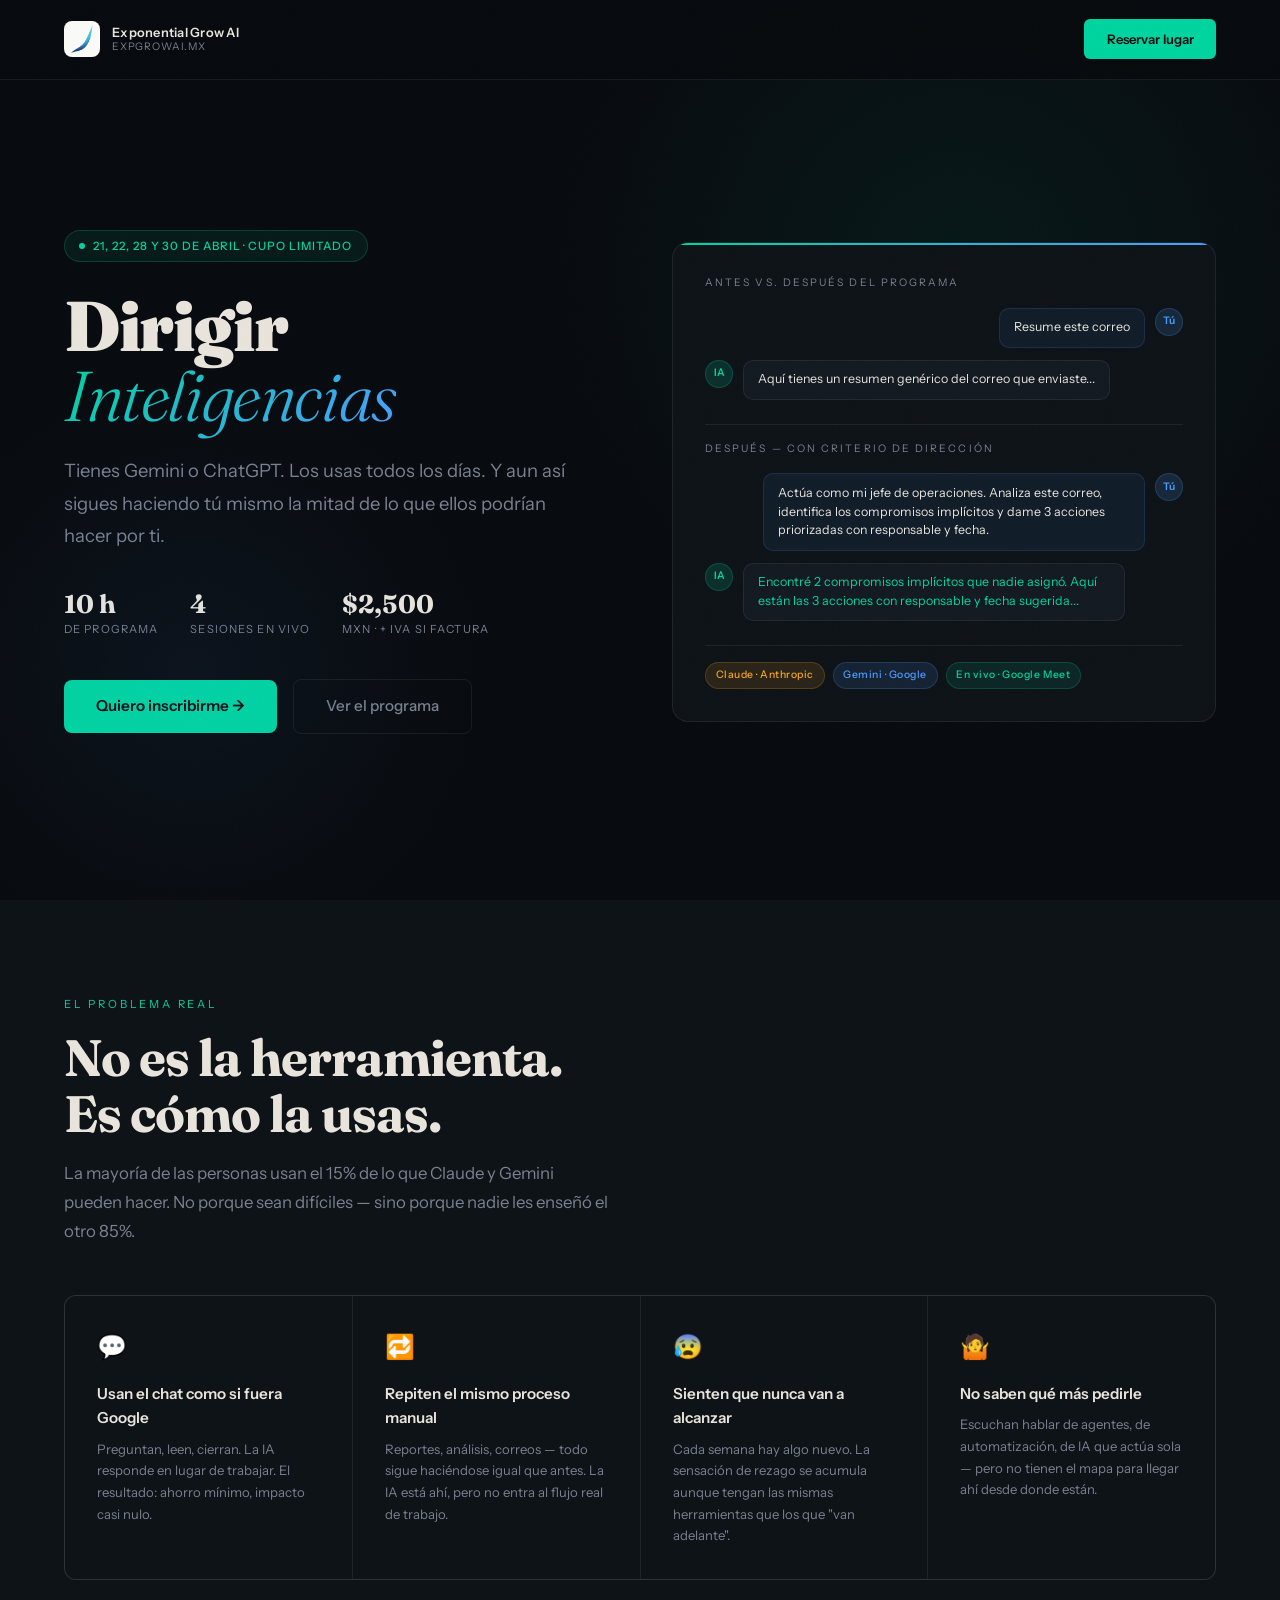
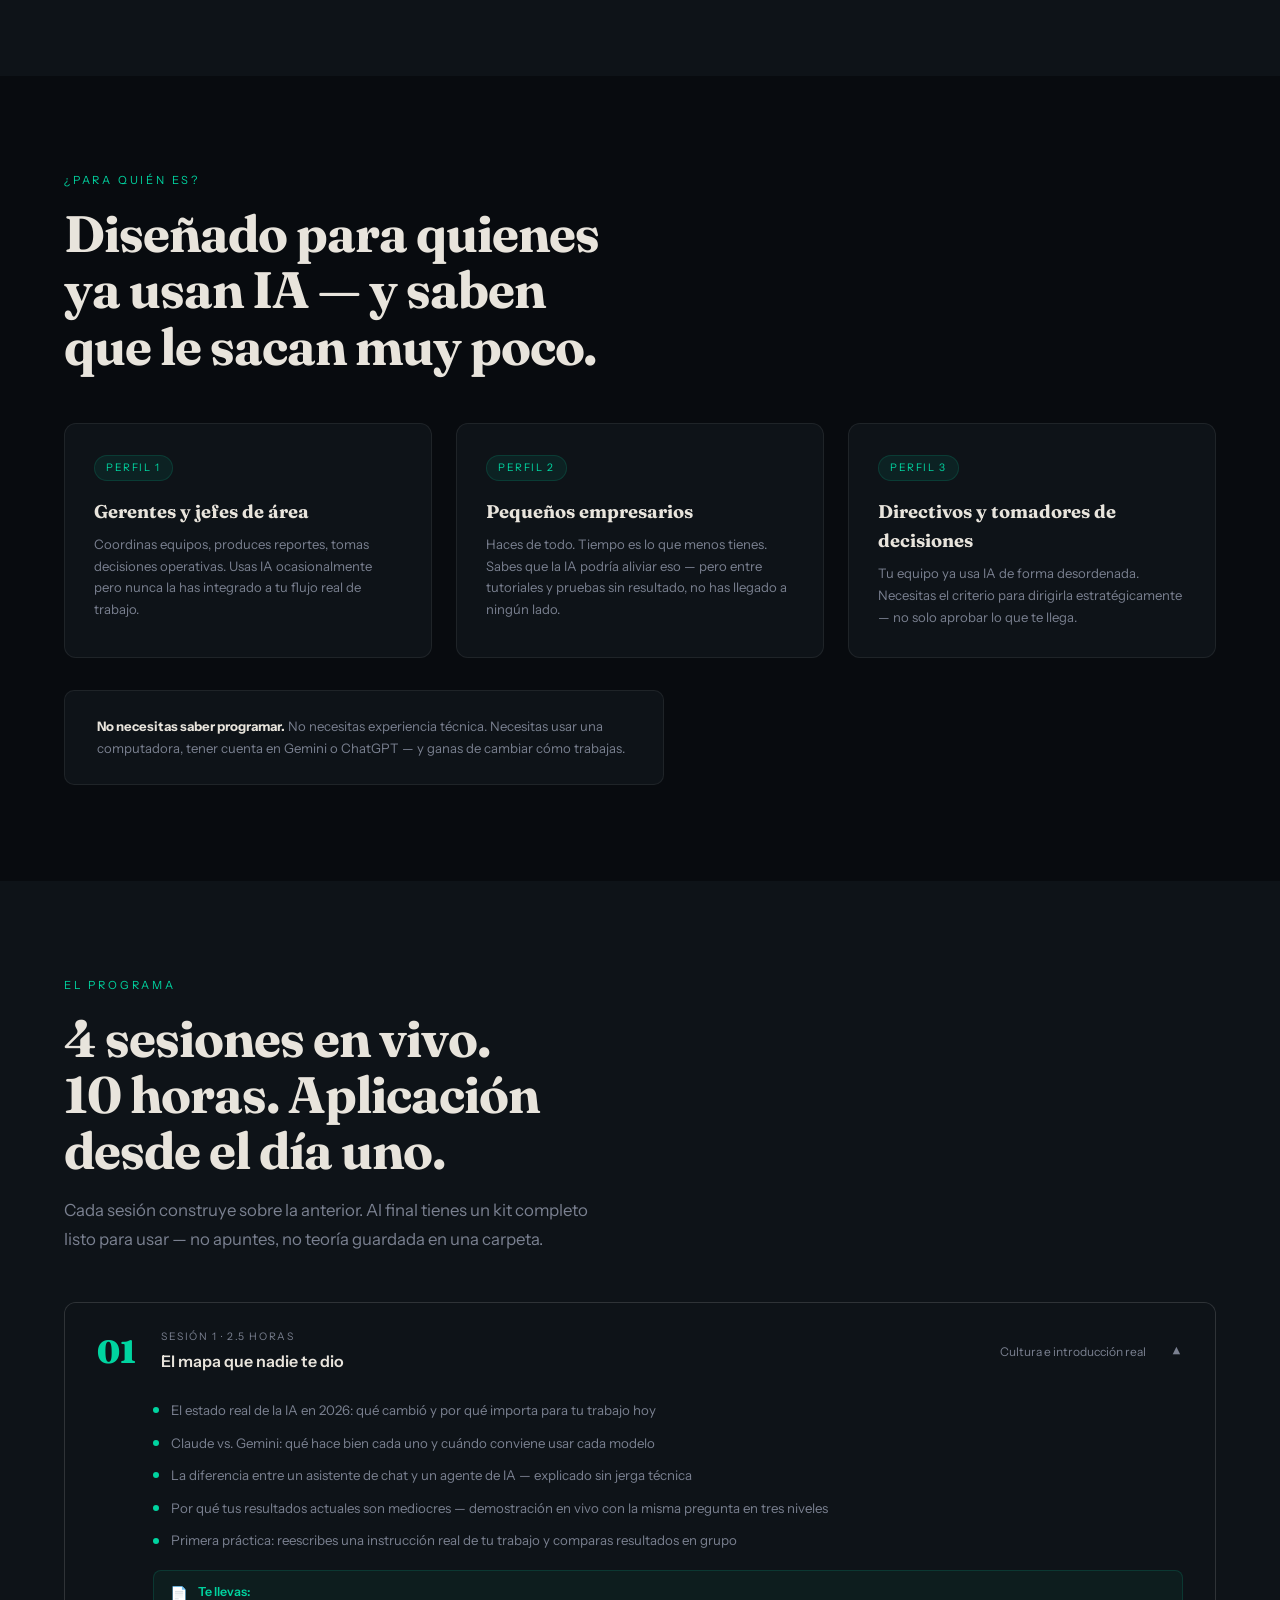
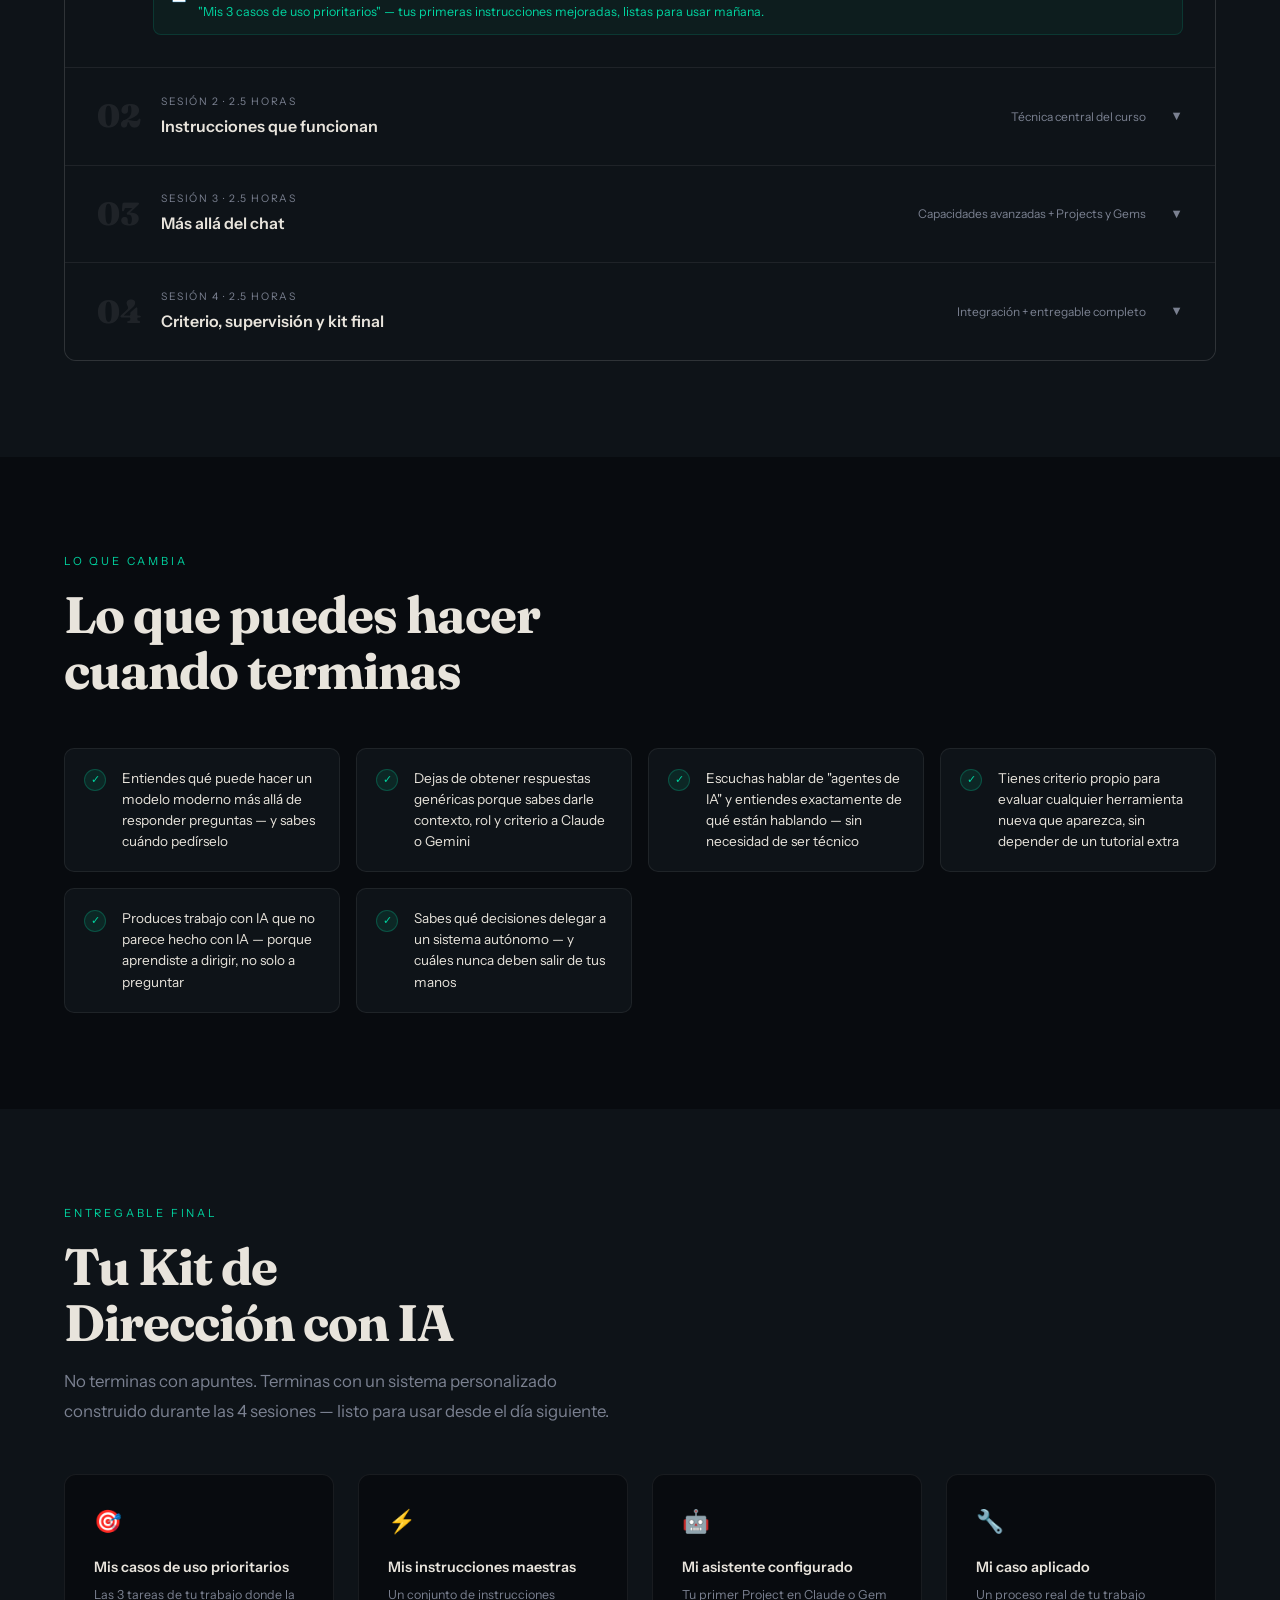
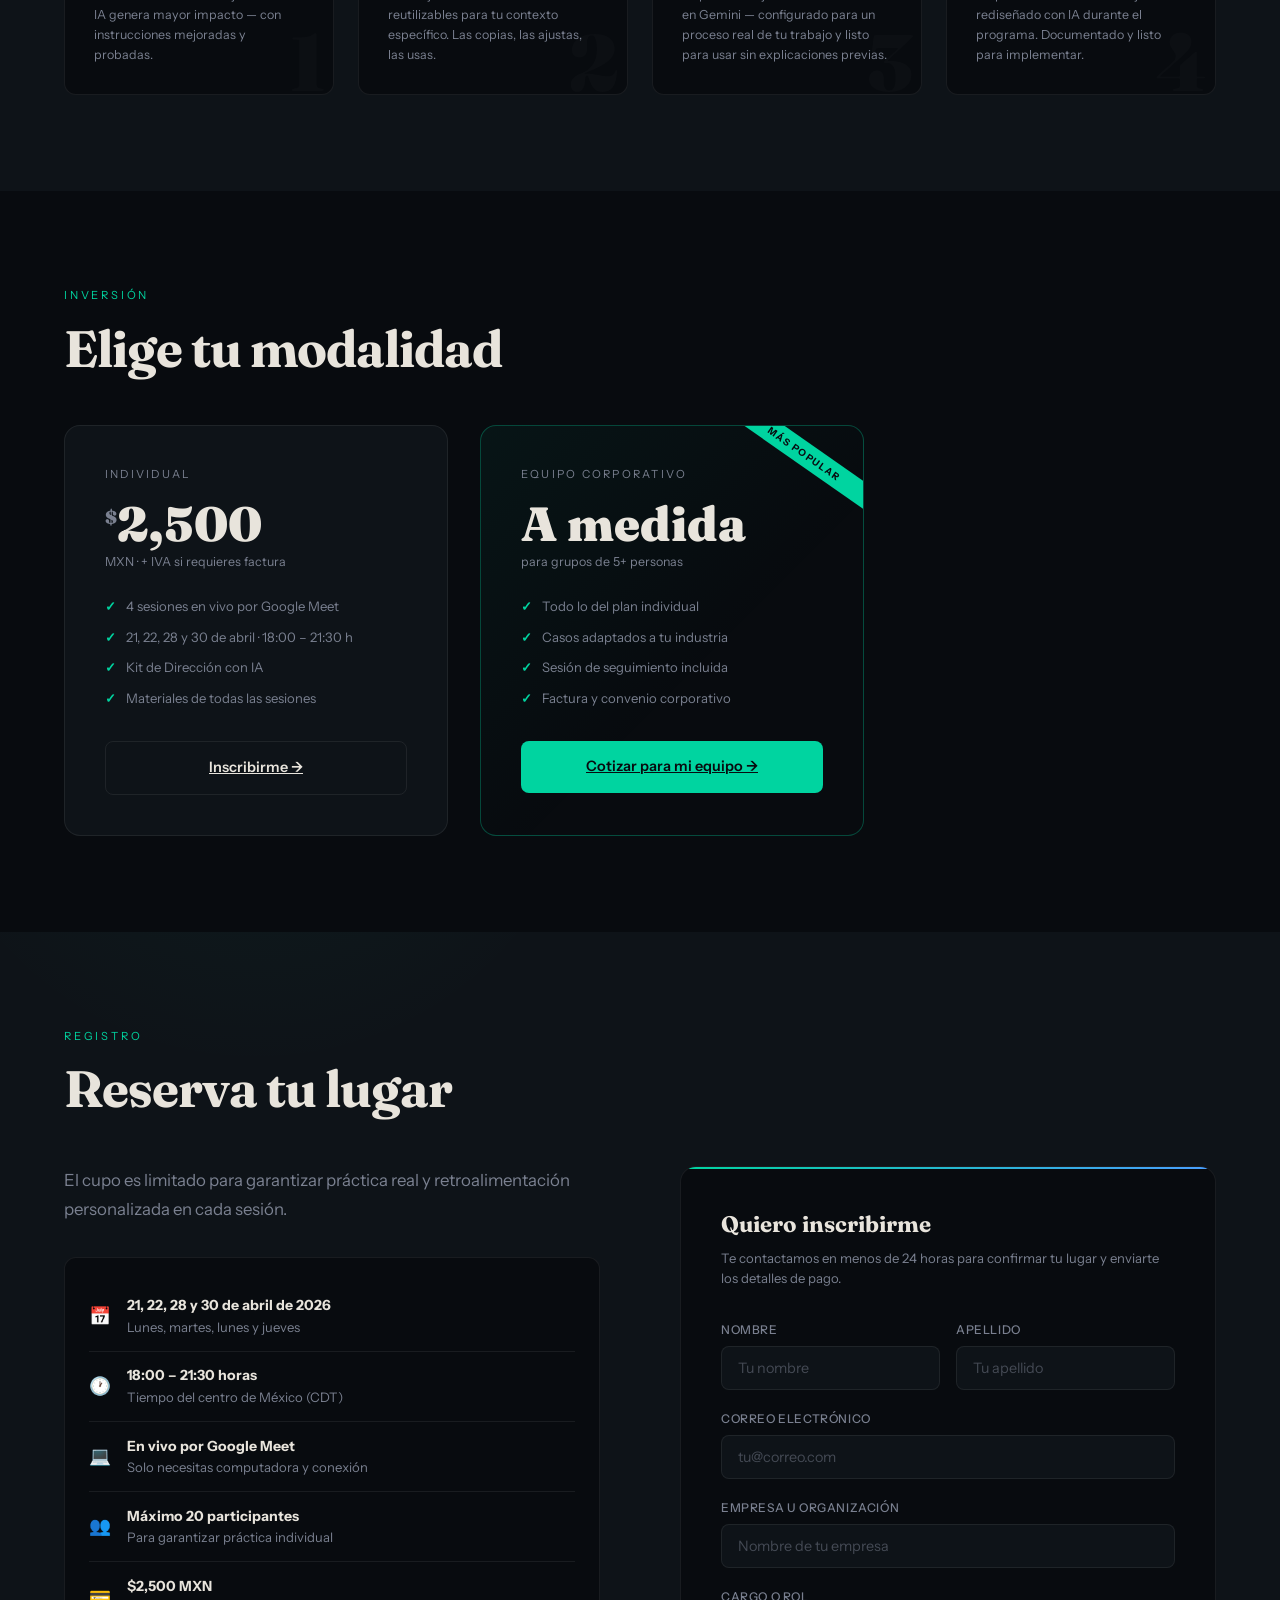
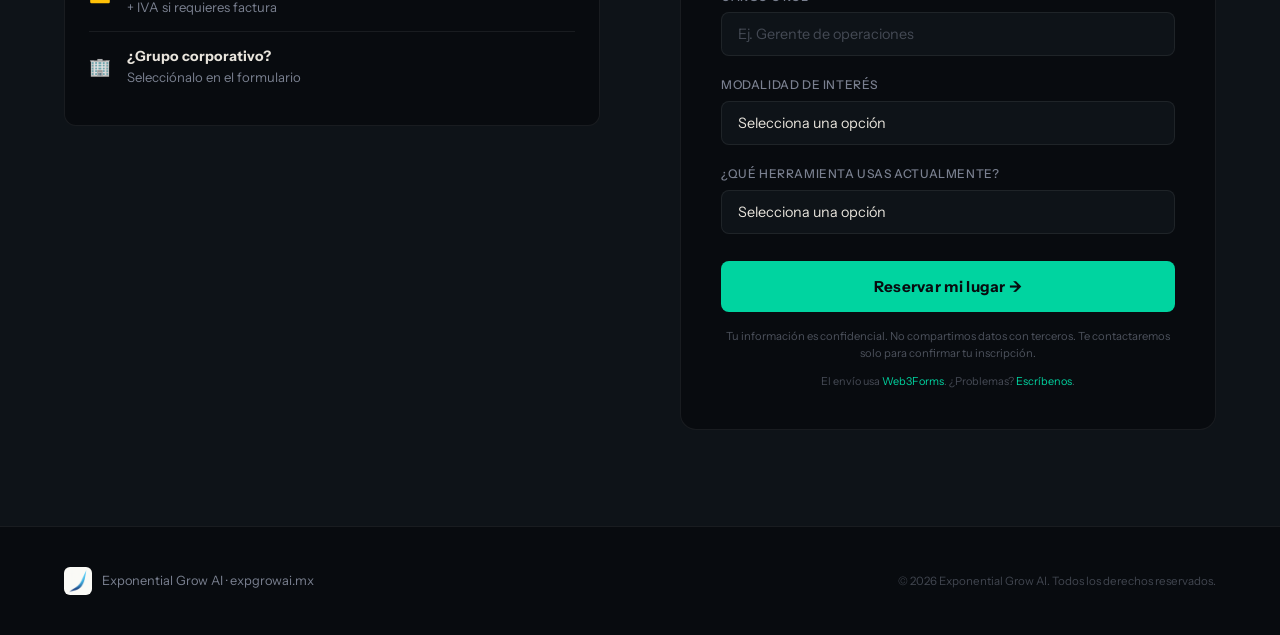
==== dirigir-inteligencias-landing.html @ 84e6de12 "Landing Dirigir Inteligencias: estilos, Web3Forms, logo y entrada index Made-with: Cursor" ====
<!DOCTYPE html>
<html lang="es">
<head>
<meta charset="UTF-8">
<meta name="viewport" content="width=device-width, initial-scale=1.0">
<title>Dirigir Inteligencias — Exponential Grow AI</title>
<link href="https://fonts.googleapis.com/css2?family=Fraunces:ital,wght@0,300;0,700;0,900;1,300;1,700&family=Instrument+Sans:wght@400;500;600&family=DM+Mono:wght@300;400&display=swap" rel="stylesheet">
  <link rel="stylesheet" href="./styles.css">

</head>
<body>

<!-- NAV -->
<nav>
  <div class="nav-brand">
    <img class="nav-logo" src="./expgrowai_logo_01.png" alt="Exponential Grow AI">
    <div class="nav-name">
      Exponential Grow AI
      <span>expgrowai.mx</span>
    </div>
  </div>
  <a href="#registro" class="nav-cta">Reservar lugar</a>
</nav>

<!-- HERO -->
<section id="hero">
  <div class="hero-glow"></div>
  <div class="hero-glow2"></div>
  <div class="hero-grid section-inner">
    <div class="hero-left">
      <div class="hero-eyebrow">21, 22, 28 y 30 de abril · Cupo limitado</div>
      <h1 class="hero-title">Dirigir<br><em>Inteligencias</em></h1>
      <p class="hero-subtitle">Tienes Gemini o ChatGPT. Los usas todos los días. Y aun así sigues haciendo tú mismo la mitad de lo que ellos podrían hacer por ti.</p>
      <div class="hero-meta">
        <div class="hero-meta-item">
          <span class="hero-meta-value">10 h</span>
          <span class="hero-meta-label">de programa</span>
        </div>
        <div class="hero-meta-item">
          <span class="hero-meta-value">4</span>
          <span class="hero-meta-label">sesiones en vivo</span>
        </div>
        <div class="hero-meta-item">
          <span class="hero-meta-value">$2,500</span>
          <span class="hero-meta-label">MXN · + IVA si factura</span>
        </div>
      </div>
      <div class="hero-cta-group">
        <a href="#registro" class="btn-primary">Quiero inscribirme →</a>
        <a href="#program" class="btn-ghost">Ver el programa</a>
      </div>
    </div>
    <div class="hero-right">
      <div class="hero-card">
        <p class="hc-label">Antes vs. después del programa</p>
        <div class="hc-chat">
          <div class="hc-msg user">
            <div class="hc-avatar human">Tú</div>
            <div class="hc-bubble">Resume este correo</div>
          </div>
          <div class="hc-msg">
            <div class="hc-avatar ai">IA</div>
            <div class="hc-bubble">Aquí tienes un resumen genérico del correo que enviaste...</div>
          </div>
        </div>
        <div class="hc-divider"></div>
        <p class="hc-label" style="margin-top:0.5rem;">Después — con criterio de dirección</p>
        <div class="hc-chat">
          <div class="hc-msg user">
            <div class="hc-avatar human">Tú</div>
            <div class="hc-bubble">Actúa como mi jefe de operaciones. Analiza este correo, identifica los compromisos implícitos y dame 3 acciones priorizadas con responsable y fecha.</div>
          </div>
          <div class="hc-msg">
            <div class="hc-avatar ai">IA</div>
            <div class="hc-bubble" style="color:var(--accent)">Encontré 2 compromisos implícitos que nadie asignó. Aquí están las 3 acciones con responsable y fecha sugerida... <span class="typing"></span></div>
          </div>
        </div>
        <div class="hc-divider"></div>
        <div class="hc-badges">
          <span class="hc-badge claude">Claude · Anthropic</span>
          <span class="hc-badge gemini">Gemini · Google</span>
          <span class="hc-badge live">En vivo · Google Meet</span>
        </div>
      </div>
    </div>
  </div>
</section>

<!-- PAIN -->
<section id="pain">
  <div class="section-inner">
    <span class="section-label fade-up">El problema real</span>
    <h2 class="section-title fade-up">No es la herramienta.<br>Es cómo la usas.</h2>
    <p class="section-sub fade-up">La mayoría de las personas usan el 15% de lo que Claude y Gemini pueden hacer. No porque sean difíciles — sino porque nadie les enseñó el otro 85%.</p>
    <div class="pain-grid fade-up">
      <div class="pain-card">
        <span class="pain-icon">💬</span>
        <p class="pain-title">Usan el chat como si fuera Google</p>
        <p class="pain-desc">Preguntan, leen, cierran. La IA responde en lugar de trabajar. El resultado: ahorro mínimo, impacto casi nulo.</p>
      </div>
      <div class="pain-card">
        <span class="pain-icon">🔁</span>
        <p class="pain-title">Repiten el mismo proceso manual</p>
        <p class="pain-desc">Reportes, análisis, correos — todo sigue haciéndose igual que antes. La IA está ahí, pero no entra al flujo real de trabajo.</p>
      </div>
      <div class="pain-card">
        <span class="pain-icon">😰</span>
        <p class="pain-title">Sienten que nunca van a alcanzar</p>
        <p class="pain-desc">Cada semana hay algo nuevo. La sensación de rezago se acumula aunque tengan las mismas herramientas que los que "van adelante".</p>
      </div>
      <div class="pain-card">
        <span class="pain-icon">🤷</span>
        <p class="pain-title">No saben qué más pedirle</p>
        <p class="pain-desc">Escuchan hablar de agentes, de automatización, de IA que actúa sola — pero no tienen el mapa para llegar ahí desde donde están.</p>
      </div>
    </div>
  </div>
</section>

<!-- FOR WHO -->
<section id="forwho">
  <div class="section-inner">
    <span class="section-label fade-up">¿Para quién es?</span>
    <h2 class="section-title fade-up">Diseñado para quienes<br>ya usan IA — y saben<br>que le sacan muy poco.</h2>
    <div class="who-grid fade-up">
      <div class="who-card">
        <span class="who-tag">Perfil 1</span>
        <p class="who-title">Gerentes y jefes de área</p>
        <p class="who-desc">Coordinas equipos, produces reportes, tomas decisiones operativas. Usas IA ocasionalmente pero nunca la has integrado a tu flujo real de trabajo.</p>
      </div>
      <div class="who-card">
        <span class="who-tag">Perfil 2</span>
        <p class="who-title">Pequeños empresarios</p>
        <p class="who-desc">Haces de todo. Tiempo es lo que menos tienes. Sabes que la IA podría aliviar eso — pero entre tutoriales y pruebas sin resultado, no has llegado a ningún lado.</p>
      </div>
      <div class="who-card">
        <span class="who-tag">Perfil 3</span>
        <p class="who-title">Directivos y tomadores de decisiones</p>
        <p class="who-desc">Tu equipo ya usa IA de forma desordenada. Necesitas el criterio para dirigirla estratégicamente — no solo aprobar lo que te llega.</p>
      </div>
    </div>
    <div style="margin-top:2rem;padding:1.5rem 2rem;background:var(--surface);border:1px solid var(--border);border-radius:10px;max-width:600px;" class="fade-up">
      <p style="font-size:0.82rem;color:var(--muted);line-height:1.7;"><strong style="color:var(--text);">No necesitas saber programar.</strong> No necesitas experiencia técnica. Necesitas usar una computadora, tener cuenta en Gemini o ChatGPT — y ganas de cambiar cómo trabajas.</p>
    </div>
  </div>
</section>

<!-- PROGRAM -->
<section id="program">
  <div class="section-inner">
    <span class="section-label fade-up">El programa</span>
    <h2 class="section-title fade-up">4 sesiones en vivo.<br>10 horas. Aplicación<br>desde el día uno.</h2>
    <p class="section-sub fade-up">Cada sesión construye sobre la anterior. Al final tienes un kit completo listo para usar — no apuntes, no teoría guardada en una carpeta.</p>

    <div class="sessions fade-up">
      <!-- SESSION 1 -->
      <div class="session open">
        <div class="session-header">
          <span class="session-num">01</span>
          <div class="session-info">
            <span class="session-tag">Sesión 1 · 2.5 horas</span>
            <p class="session-title">El mapa que nadie te dio</p>
          </div>
          <span class="session-duration">Cultura e introducción real</span>
          <span class="session-arrow">▼</span>
        </div>
        <div class="session-body">
          <div class="session-content">
            <div class="session-blocks">
              <div class="session-block"><div class="sb-dot"></div><p class="sb-text">El estado real de la IA en 2026: qué cambió y por qué importa para tu trabajo hoy</p></div>
              <div class="session-block"><div class="sb-dot"></div><p class="sb-text">Claude vs. Gemini: qué hace bien cada uno y cuándo conviene usar cada modelo</p></div>
              <div class="session-block"><div class="sb-dot"></div><p class="sb-text">La diferencia entre un asistente de chat y un agente de IA — explicado sin jerga técnica</p></div>
              <div class="session-block"><div class="sb-dot"></div><p class="sb-text">Por qué tus resultados actuales son mediocres — demostración en vivo con la misma pregunta en tres niveles</p></div>
              <div class="session-block"><div class="sb-dot"></div><p class="sb-text">Primera práctica: reescribes una instrucción real de tu trabajo y comparas resultados en grupo</p></div>
            </div>
            <div class="session-deliverable">
              <span class="sd-icon">📄</span>
              <div class="sd-text">
                <span class="sd-label">Te llevas:</span>
                "Mis 3 casos de uso prioritarios" — tus primeras instrucciones mejoradas, listas para usar mañana.
              </div>
            </div>
          </div>
        </div>
      </div>

      <!-- SESSION 2 -->
      <div class="session">
        <div class="session-header">
          <span class="session-num">02</span>
          <div class="session-info">
            <span class="session-tag">Sesión 2 · 2.5 horas</span>
            <p class="session-title">Instrucciones que funcionan</p>
          </div>
          <span class="session-duration">Técnica central del curso</span>
          <span class="session-arrow">▼</span>
        </div>
        <div class="session-body">
          <div class="session-content">
            <div class="session-blocks">
              <div class="session-block"><div class="sb-dot"></div><p class="sb-text">Los 5 elementos de toda instrucción poderosa: contexto, rol, tarea, formato y restricciones</p></div>
              <div class="session-block"><div class="sb-dot"></div><p class="sb-text">Cómo Claude y Gemini procesan las instrucciones de forma diferente — y cómo aprovecharlo</p></div>
              <div class="session-block"><div class="sb-dot"></div><p class="sb-text">Casos por función: para quienes dirigen equipos, para empresarios, para jefes de área</p></div>
              <div class="session-block"><div class="sb-dot"></div><p class="sb-text">Taller en vivo: construyes 3 instrucciones para tus casos reales, iteras y compartes resultados</p></div>
            </div>
            <div class="session-deliverable">
              <span class="sd-icon">🗂️</span>
              <div class="sd-text">
                <span class="sd-label">Te llevas:</span>
                "Mis instrucciones maestras" — 3 instrucciones completas, probadas y listas para usar en tu trabajo.
              </div>
            </div>
          </div>
        </div>
      </div>

      <!-- SESSION 3 -->
      <div class="session">
        <div class="session-header">
          <span class="session-num">03</span>
          <div class="session-info">
            <span class="session-tag">Sesión 3 · 2.5 horas</span>
            <p class="session-title">Más allá del chat</p>
          </div>
          <span class="session-duration">Capacidades avanzadas + Projects y Gems</span>
          <span class="session-arrow">▼</span>
        </div>
        <div class="session-body">
          <div class="session-content">
            <div class="session-blocks">
              <div class="session-block"><div class="sb-dot"></div><p class="sb-text">Análisis de documentos reales: contratos, reportes, propuestas — más allá del resumen básico</p></div>
              <div class="session-block"><div class="sb-dot"></div><p class="sb-text">Gemini con Google Workspace: lo que cambia cuando la IA tiene acceso a tus archivos</p></div>
              <div class="session-block"><div class="sb-dot"></div><p class="sb-text">Qué es un Claude Project y un Gemini Gem: tu instrucción guardada, siempre activa, sin reescribirla cada vez</p></div>
              <div class="session-block"><div class="sb-dot"></div><p class="sb-text">Taller: llevas la Hoja de Delegación, la conviertes en instrucción de sistema y configuras tu propio Project o Gem en vivo</p></div>
            </div>
            <div class="session-deliverable">
              <span class="sd-icon">🤖</span>
              <div class="sd-text">
                <span class="sd-label">Te llevas:</span>
                Tu primer asistente configurado — un Project en Claude o Gem en Gemini activo, probado con información real de tu trabajo.
              </div>
            </div>
          </div>
        </div>
      </div>

      <!-- SESSION 4 -->
      <div class="session">
        <div class="session-header">
          <span class="session-num">04</span>
          <div class="session-info">
            <span class="session-tag">Sesión 4 · 2.5 horas</span>
            <p class="session-title">Criterio, supervisión y kit final</p>
          </div>
          <span class="session-duration">Integración + entregable completo</span>
          <span class="session-arrow">▼</span>
        </div>
        <div class="session-body">
          <div class="session-content">
            <div class="session-blocks">
              <div class="session-block"><div class="sb-dot"></div><p class="sb-text">Automation bias: por qué la IA suena segura aunque esté equivocada — y cómo detectarlo</p></div>
              <div class="session-block"><div class="sb-dot"></div><p class="sb-text">Las 3 preguntas que debes hacerte antes de usar cualquier output de IA en una decisión real</p></div>
              <div class="session-block"><div class="sb-dot"></div><p class="sb-text">La cultura de IA del 2026 que necesitas entender: qué es hype, qué ya funciona y qué viene</p></div>
              <div class="session-block"><div class="sb-dot"></div><p class="sb-text">Ensamble del kit completo: cada participante presenta su caso aplicado y recibe retroalimentación</p></div>
            </div>
            <div class="session-deliverable">
              <span class="sd-icon">🎯</span>
              <div class="sd-text">
                <span class="sd-label">Te llevas:</span>
                Tu kit completo ensamblado + un caso real de tu trabajo rediseñado con IA — listo para implementar el lunes siguiente.
              </div>
            </div>
          </div>
        </div>
      </div>
    </div>
  </div>
</section>

<!-- OUTCOMES -->
<section id="outcomes">
  <div class="section-inner">
    <span class="section-label fade-up">Lo que cambia</span>
    <h2 class="section-title fade-up">Lo que puedes hacer<br>cuando terminas</h2>
    <div class="outcomes-grid fade-up">
      <div class="outcome-item">
        <div class="outcome-check">✓</div>
        <p class="outcome-text">Entiendes qué puede hacer un modelo moderno más allá de responder preguntas — y sabes cuándo pedírselo</p>
      </div>
      <div class="outcome-item">
        <div class="outcome-check">✓</div>
        <p class="outcome-text">Dejas de obtener respuestas genéricas porque sabes darle contexto, rol y criterio a Claude o Gemini</p>
      </div>
      <div class="outcome-item">
        <div class="outcome-check">✓</div>
        <p class="outcome-text">Escuchas hablar de "agentes de IA" y entiendes exactamente de qué están hablando — sin necesidad de ser técnico</p>
      </div>
      <div class="outcome-item">
        <div class="outcome-check">✓</div>
        <p class="outcome-text">Tienes criterio propio para evaluar cualquier herramienta nueva que aparezca, sin depender de un tutorial extra</p>
      </div>
      <div class="outcome-item">
        <div class="outcome-check">✓</div>
        <p class="outcome-text">Produces trabajo con IA que no parece hecho con IA — porque aprendiste a dirigir, no solo a preguntar</p>
      </div>
      <div class="outcome-item">
        <div class="outcome-check">✓</div>
        <p class="outcome-text">Sabes qué decisiones delegar a un sistema autónomo — y cuáles nunca deben salir de tus manos</p>
      </div>
    </div>
  </div>
</section>

<!-- KIT -->
<section id="kit">
  <div class="section-inner">
    <span class="section-label fade-up">Entregable final</span>
    <h2 class="section-title fade-up">Tu Kit de<br>Dirección con IA</h2>
    <p class="section-sub fade-up">No terminas con apuntes. Terminas con un sistema personalizado construido durante las 4 sesiones — listo para usar desde el día siguiente.</p>
    <div class="kit-grid fade-up">
      <div class="kit-card" data-n="1">
        <span class="kit-icon">🎯</span>
        <p class="kit-title">Mis casos de uso prioritarios</p>
        <p class="kit-desc">Las 3 tareas de tu trabajo donde la IA genera mayor impacto — con instrucciones mejoradas y probadas.</p>
      </div>
      <div class="kit-card" data-n="2">
        <span class="kit-icon">⚡</span>
        <p class="kit-title">Mis instrucciones maestras</p>
        <p class="kit-desc">Un conjunto de instrucciones reutilizables para tu contexto específico. Las copias, las ajustas, las usas.</p>
      </div>
      <div class="kit-card" data-n="3">
        <span class="kit-icon">🤖</span>
        <p class="kit-title">Mi asistente configurado</p>
        <p class="kit-desc">Tu primer Project en Claude o Gem en Gemini — configurado para un proceso real de tu trabajo y listo para usar sin explicaciones previas.</p>
      </div>
      <div class="kit-card" data-n="4">
        <span class="kit-icon">🔧</span>
        <p class="kit-title">Mi caso aplicado</p>
        <p class="kit-desc">Un proceso real de tu trabajo rediseñado con IA durante el programa. Documentado y listo para implementar.</p>
      </div>
    </div>
  </div>
</section>

<!-- PRICING -->
<section id="pricing">
  <div class="section-inner">
    <span class="section-label fade-up">Inversión</span>
    <h2 class="section-title fade-up">Elige tu modalidad</h2>
    <div class="pricing-wrap fade-up">
      <div class="price-card">
        <span class="price-type">Individual</span>
        <p class="price-amount"><sup>$</sup>2,500</p>
        <span class="price-period">MXN · + IVA si requieres factura</span>
        <ul class="price-features">
          <li>4 sesiones en vivo por Google Meet</li>
          <li>21, 22, 28 y 30 de abril · 18:00 – 21:30 h</li>
          <li>Kit de Dirección con IA</li>
          <li>Materiales de todas las sesiones</li>
        </ul>
        <a href="#registro" class="btn-price secondary">Inscribirme →</a>
      </div>
      <div class="price-card featured">
        <span class="price-type">Equipo corporativo</span>
        <p class="price-amount"><sup></sup>A medida</p>
        <span class="price-period">para grupos de 5+ personas</span>
        <ul class="price-features">
          <li>Todo lo del plan individual</li>
          <li>Casos adaptados a tu industria</li>
          <li>Sesión de seguimiento incluida</li>
          <li>Factura y convenio corporativo</li>
        </ul>
        <a href="#registro" class="btn-price primary">Cotizar para mi equipo →</a>
      </div>
    </div>
  </div>
</section>

<!-- REGISTRO -->
<section id="registro">
  <div class="section-inner">
    <span class="section-label fade-up">Registro</span>
    <h2 class="section-title fade-up">Reserva tu lugar</h2>
    <div class="form-wrap fade-up">
      <div class="form-info">
        <p class="section-sub">El cupo es limitado para garantizar práctica real y retroalimentación personalizada en cada sesión.</p>
        <div class="form-highlight">
          <div class="fh-row">
            <span class="fh-icon">📅</span>
            <div class="fh-text">
              <strong>21, 22, 28 y 30 de abril de 2026</strong>
              Lunes, martes, lunes y jueves
            </div>
          </div>
          <div class="fh-row">
            <span class="fh-icon">🕐</span>
            <div class="fh-text">
              <strong>18:00 – 21:30 horas</strong>
              Tiempo del centro de México (CDT)
            </div>
          </div>
          <div class="fh-row">
            <span class="fh-icon">💻</span>
            <div class="fh-text">
              <strong>En vivo por Google Meet</strong>
              Solo necesitas computadora y conexión
            </div>
          </div>
          <div class="fh-row">
            <span class="fh-icon">👥</span>
            <div class="fh-text">
              <strong>Máximo 20 participantes</strong>
              Para garantizar práctica individual
            </div>
          </div>
          <div class="fh-row">
            <span class="fh-icon">💳</span>
            <div class="fh-text">
              <strong>$2,500 MXN</strong>
              + IVA si requieres factura
            </div>
          </div>
          <div class="fh-row">
            <span class="fh-icon">🏢</span>
            <div class="fh-text">
              <strong>¿Grupo corporativo?</strong>
              Selecciónalo en el formulario
            </div>
          </div>
        </div>
      </div>

      <div class="reg-form">
        <div id="form-container">
          <h3 class="form-title">Quiero inscribirme</h3>
          <p class="form-subtitle">Te contactamos en menos de 24 horas para confirmar tu lugar y enviarte los detalles de pago.</p>
          <form id="reg-form" action="#" method="post" novalidate>
            <p class="form-error" id="form-error" role="alert" hidden></p>
            <div class="form-row">
              <div class="form-group">
                <label for="nombre">Nombre</label>
                <input type="text" id="nombre" name="nombre" placeholder="Tu nombre" required autocomplete="given-name">
              </div>
              <div class="form-group">
                <label for="apellido">Apellido</label>
                <input type="text" id="apellido" name="apellido" placeholder="Tu apellido" required autocomplete="family-name">
              </div>
            </div>
            <div class="form-group">
              <label for="email">Correo electrónico</label>
              <input type="email" id="email" name="email" placeholder="tu@correo.com" required autocomplete="email">
            </div>
            <div class="form-group">
              <label for="empresa">Empresa u organización</label>
              <input type="text" id="empresa" name="empresa" placeholder="Nombre de tu empresa" autocomplete="organization">
            </div>
            <div class="form-group">
              <label for="cargo">Cargo o rol</label>
              <input type="text" id="cargo" name="cargo" placeholder="Ej. Gerente de operaciones" autocomplete="organization-title">
            </div>
            <div class="form-group">
              <label for="modalidad">Modalidad de interés</label>
              <select id="modalidad" name="modalidad" required>
                <option value="" disabled selected>Selecciona una opción</option>
                <option value="individual">Individual — uso personal</option>
                <option value="corporativo-5">Corporativo — 5 a 10 personas</option>
                <option value="corporativo-mas">Corporativo — más de 10 personas</option>
              </select>
            </div>
            <div class="form-group">
              <label for="herramienta">¿Qué herramienta usas actualmente?</label>
              <select id="herramienta" name="herramienta">
                <option value="" disabled selected>Selecciona una opción</option>
                <option value="chatgpt">ChatGPT</option>
                <option value="gemini">Gemini</option>
                <option value="claude">Claude</option>
                <option value="varias">Varias</option>
                <option value="ninguna">Todavía no uso ninguna</option>
              </select>
            </div>
            <button type="submit" class="form-submit">Reservar mi lugar →</button>
            <p class="form-privacy">Tu información es confidencial. No compartimos datos con terceros. Te contactaremos solo para confirmar tu inscripción.</p>
            <p class="form-fallback">El envío usa <a href="https://web3forms.com" rel="noopener noreferrer" target="_blank">Web3Forms</a>. ¿Problemas? <a href="mailto:randradedev@gmail.com?subject=Inscripcion%20Dirigir%20Inteligencias">Escríbenos</a>.</p>
          </form>
        </div>
        <div class="form-success" id="form-success">
          <span class="success-icon">✅</span>
          <h3>¡Listo, recibimos tu registro!</h3>
          <p>Te escribiremos a tu correo en menos de 24 horas con los detalles de pago y acceso al programa.</p>
          <p style="margin-top:0.8rem;">Revisa también tu carpeta de spam por si acaso.</p>
        </div>
      </div>
    </div>
  </div>
</section>

<!-- FOOTER -->
<footer>
  <div class="footer-brand">
    <img class="footer-logo" src="./expgrowai_logo_01.png" alt="Exponential Grow AI">
    <span class="footer-name">Exponential Grow AI · expgrowai.mx</span>
  </div>
  <span class="footer-copy">© 2026 Exponential Grow AI. Todos los derechos reservados.</span>
</footer>

<script src="./form-config.js"></script>
<script src="./main.js"></script>
</body>
</html>
---- styles.css ----
:root {
  --bg: #080b0f;
  --surface: #0e1318;
  --surface2: #141a22;
  --border: rgba(255,255,255,0.07);
  --text: #e8e4dc;
  --muted: #7a8090;
  --accent: #00d4a0;
  --accent2: #f5a623;
  --accent3: #4a9eff;
  --red: #ff4d4d;
  --grad: linear-gradient(135deg, #00d4a0 0%, #4a9eff 100%);
}

*, *::before, *::after { margin:0; padding:0; box-sizing:border-box; }

html { scroll-behavior: smooth; }

body {
  background: var(--bg);
  color: var(--text);
  font-family: 'Instrument Sans', sans-serif;
  font-size: 16px;
  line-height: 1.6;
  overflow-x: hidden;
}

/* ── NOISE OVERLAY ── */
body::before {
  content: '';
  position: fixed;
  inset: 0;
  background-image: url("data:image/svg+xml,%3Csvg xmlns='http://www.w3.org/2000/svg' width='200' height='200'%3E%3Cfilter id='n'%3E%3CfeTurbulence type='fractalNoise' baseFrequency='0.9' numOctaves='4' stitchTiles='stitch'/%3E%3C/filter%3E%3Crect width='200' height='200' filter='url(%23n)' opacity='0.03'/%3E%3C/svg%3E");
  pointer-events: none;
  z-index: 1000;
  opacity: 0.4;
}

/* ── NAV ── */
nav {
  position: fixed;
  top: 0; left: 0; right: 0;
  z-index: 100;
  padding: 1.2rem 5vw;
  display: flex;
  align-items: center;
  justify-content: space-between;
  background: rgba(8,11,15,0.85);
  backdrop-filter: blur(16px);
  border-bottom: 1px solid var(--border);
}
.nav-brand {
  display: flex;
  align-items: center;
  gap: 0.75rem;
}
.nav-logo {
  width: 36px;
  height: 36px;
  border-radius: 8px;
  object-fit: cover;
  object-position: center;
  flex-shrink: 0;
}
.nav-name {
  font-size: 0.8rem;
  font-weight: 600;
  color: var(--text);
  letter-spacing: 0.02em;
  line-height: 1.2;
}
.nav-name span {
  display: block;
  font-size: 0.65rem;
  color: var(--muted);
  font-weight: 400;
  letter-spacing: 0.08em;
  text-transform: uppercase;
}
.nav-cta {
  background: var(--accent);
  color: #080b0f;
  border: none;
  padding: 0.6rem 1.4rem;
  border-radius: 6px;
  font-family: 'Instrument Sans', sans-serif;
  font-weight: 600;
  font-size: 0.82rem;
  cursor: pointer;
  text-decoration: none;
  transition: opacity 0.2s;
}
.nav-cta:hover { opacity: 0.85; }

/* ── HERO ── */
#hero {
  min-height: 100vh;
  display: flex;
  flex-direction: column;
  justify-content: center;
  padding: 10rem 5vw 6rem;
  position: relative;
  overflow: hidden;
}
.hero-glow {
  position: absolute;
  top: -20%;
  right: -10%;
  width: 70vw;
  height: 70vw;
  background: radial-gradient(circle, rgba(0,212,160,0.07) 0%, transparent 65%);
  pointer-events: none;
}
.hero-glow2 {
  position: absolute;
  bottom: -10%;
  left: -10%;
  width: 50vw;
  height: 50vw;
  background: radial-gradient(circle, rgba(74,158,255,0.06) 0%, transparent 65%);
  pointer-events: none;
}
.hero-grid {
  display: grid;
  grid-template-columns: 1fr 1fr;
  gap: 4rem;
  align-items: center;
  max-width: 1200px;
  margin: 0 auto;
  width: 100%;
}
.hero-eyebrow {
  display: inline-flex;
  align-items: center;
  gap: 0.5rem;
  background: rgba(0,212,160,0.08);
  border: 1px solid rgba(0,212,160,0.2);
  border-radius: 100px;
  padding: 0.35rem 0.9rem;
  font-size: 0.72rem;
  font-weight: 500;
  color: var(--accent);
  letter-spacing: 0.08em;
  text-transform: uppercase;
  margin-bottom: 1.8rem;
  width: fit-content;
}
.hero-eyebrow::before {
  content: '';
  width: 6px; height: 6px;
  border-radius: 50%;
  background: var(--accent);
  animation: pulse 2s infinite;
}
@keyframes pulse {
  0%,100% { opacity: 1; }
  50% { opacity: 0.3; }
}
.hero-title {
  font-family: 'Fraunces', serif;
  font-size: clamp(2.8rem, 5.5vw, 5rem);
  font-weight: 900;
  line-height: 1.0;
  margin-bottom: 1.5rem;
  letter-spacing: -0.02em;
}
.hero-title em {
  font-style: italic;
  font-weight: 300;
  background: var(--grad);
  -webkit-background-clip: text;
  -webkit-text-fill-color: transparent;
  background-clip: text;
}
.hero-subtitle {
  font-size: clamp(1rem, 1.6vw, 1.15rem);
  color: var(--muted);
  max-width: 44ch;
  line-height: 1.75;
  margin-bottom: 2.5rem;
}
.hero-meta {
  display: flex;
  gap: 2rem;
  margin-bottom: 2.5rem;
  flex-wrap: wrap;
}
.hero-meta-item {
  display: flex;
  flex-direction: column;
  gap: 0.2rem;
}
.hero-meta-value {
  font-family: 'Fraunces', serif;
  font-size: 1.6rem;
  font-weight: 700;
  color: var(--text);
  line-height: 1;
}
.hero-meta-label {
  font-size: 0.7rem;
  color: var(--muted);
  letter-spacing: 0.1em;
  text-transform: uppercase;
}
.hero-cta-group {
  display: flex;
  gap: 1rem;
  align-items: center;
  flex-wrap: wrap;
}
.btn-primary {
  background: var(--accent);
  color: #080b0f;
  border: none;
  padding: 0.9rem 2rem;
  border-radius: 8px;
  font-family: 'Instrument Sans', sans-serif;
  font-weight: 600;
  font-size: 0.95rem;
  cursor: pointer;
  text-decoration: none;
  transition: all 0.2s;
  display: inline-block;
}
.btn-primary:hover {
  transform: translateY(-2px);
  box-shadow: 0 8px 30px rgba(0,212,160,0.25);
}
.btn-ghost {
  background: transparent;
  color: var(--muted);
  border: 1px solid var(--border);
  padding: 0.9rem 2rem;
  border-radius: 8px;
  font-family: 'Instrument Sans', sans-serif;
  font-weight: 500;
  font-size: 0.95rem;
  cursor: pointer;
  text-decoration: none;
  transition: all 0.2s;
  display: inline-block;
}
.btn-ghost:hover {
  border-color: rgba(255,255,255,0.2);
  color: var(--text);
}

/* HERO RIGHT — CARD */
.hero-card {
  background: var(--surface);
  border: 1px solid var(--border);
  border-radius: 16px;
  padding: 2rem;
  position: relative;
  overflow: hidden;
}
.hero-card::before {
  content: '';
  position: absolute;
  top: 0; left: 0; right: 0;
  height: 2px;
  background: var(--grad);
}
.hc-label {
  font-size: 0.65rem;
  letter-spacing: 0.2em;
  text-transform: uppercase;
  color: var(--muted);
  margin-bottom: 1rem;
}
.hc-chat {
  display: flex;
  flex-direction: column;
  gap: 0.75rem;
  margin-bottom: 1.5rem;
}
.hc-msg {
  display: flex;
  gap: 0.6rem;
  align-items: flex-start;
}
.hc-msg.user { flex-direction: row-reverse; }
.hc-avatar {
  width: 28px; height: 28px;
  border-radius: 50%;
  flex-shrink: 0;
  display: flex;
  align-items: center;
  justify-content: center;
  font-size: 0.65rem;
  font-weight: 600;
}
.hc-avatar.ai {
  background: rgba(0,212,160,0.15);
  color: var(--accent);
  border: 1px solid rgba(0,212,160,0.2);
}
.hc-avatar.human {
  background: rgba(74,158,255,0.15);
  color: var(--accent3);
  border: 1px solid rgba(74,158,255,0.2);
}
.hc-bubble {
  background: var(--surface2);
  border: 1px solid var(--border);
  border-radius: 10px;
  padding: 0.6rem 0.9rem;
  font-size: 0.78rem;
  line-height: 1.5;
  max-width: 80%;
}
.hc-msg.user .hc-bubble {
  background: rgba(74,158,255,0.08);
  border-color: rgba(74,158,255,0.15);
  color: var(--text);
}
.hc-bubble.typing::after {
  content: '▋';
  animation: blink 1s infinite;
  color: var(--accent);
}
@keyframes blink { 0%,100%{opacity:1} 50%{opacity:0} }
.hc-divider {
  height: 1px;
  background: var(--border);
  margin: 1rem 0;
}
.hc-badges {
  display: flex;
  gap: 0.5rem;
  flex-wrap: wrap;
}
.hc-badge {
  font-size: 0.65rem;
  padding: 0.25rem 0.6rem;
  border-radius: 100px;
  font-weight: 500;
  letter-spacing: 0.05em;
}
.hc-badge.claude {
  background: rgba(245,166,35,0.12);
  color: var(--accent2);
  border: 1px solid rgba(245,166,35,0.2);
}
.hc-badge.gemini {
  background: rgba(74,158,255,0.12);
  color: var(--accent3);
  border: 1px solid rgba(74,158,255,0.2);
}
.hc-badge.live {
  background: rgba(0,212,160,0.1);
  color: var(--accent);
  border: 1px solid rgba(0,212,160,0.2);
}

/* ── SECTION BASE ── */
section { padding: 6rem 5vw; }
.section-inner { max-width: 1200px; margin: 0 auto; }
.section-label {
  font-size: 0.7rem;
  letter-spacing: 0.25em;
  text-transform: uppercase;
  color: var(--accent);
  margin-bottom: 1rem;
  display: block;
}
.section-title {
  font-family: 'Fraunces', serif;
  font-size: clamp(2rem, 4vw, 3.2rem);
  font-weight: 700;
  line-height: 1.1;
  margin-bottom: 1rem;
  letter-spacing: -0.02em;
}
.section-sub {
  font-size: clamp(0.95rem, 1.4vw, 1.05rem);
  color: var(--muted);
  max-width: 50ch;
  line-height: 1.75;
}

/* ── PAIN SECTION ── */
#pain { background: var(--surface); }
.pain-grid {
  display: grid;
  grid-template-columns: repeat(auto-fit, minmax(280px, 1fr));
  gap: 1px;
  background: var(--border);
  border: 1px solid var(--border);
  border-radius: 12px;
  overflow: hidden;
  margin-top: 3rem;
}
.pain-card {
  background: var(--surface);
  padding: 2rem;
  transition: background 0.2s;
}
.pain-card:hover { background: var(--surface2); }
.pain-icon {
  font-size: 1.5rem;
  margin-bottom: 1rem;
  display: block;
}
.pain-title {
  font-weight: 600;
  font-size: 0.95rem;
  margin-bottom: 0.5rem;
  color: var(--text);
}
.pain-desc {
  font-size: 0.82rem;
  color: var(--muted);
  line-height: 1.65;
}

/* ── FOR WHO ── */
#forwho {}
.who-grid {
  display: grid;
  grid-template-columns: repeat(auto-fit, minmax(240px, 1fr));
  gap: 1.5rem;
  margin-top: 3rem;
}
.who-card {
  background: var(--surface);
  border: 1px solid var(--border);
  border-radius: 12px;
  padding: 1.8rem;
  position: relative;
  transition: border-color 0.2s, transform 0.2s;
}
.who-card:hover {
  border-color: rgba(0,212,160,0.3);
  transform: translateY(-3px);
}
.who-tag {
  display: inline-block;
  font-size: 0.65rem;
  letter-spacing: 0.15em;
  text-transform: uppercase;
  color: var(--accent);
  background: rgba(0,212,160,0.08);
  border: 1px solid rgba(0,212,160,0.15);
  border-radius: 100px;
  padding: 0.2rem 0.7rem;
  margin-bottom: 1rem;
}
.who-title {
  font-family: 'Fraunces', serif;
  font-size: 1.15rem;
  font-weight: 700;
  margin-bottom: 0.5rem;
}
.who-desc {
  font-size: 0.82rem;
  color: var(--muted);
  line-height: 1.65;
}

/* ── PROGRAM ── */
#program { background: var(--surface); }
.sessions {
  display: flex;
  flex-direction: column;
  gap: 1px;
  background: var(--border);
  border: 1px solid var(--border);
  border-radius: 12px;
  overflow: hidden;
  margin-top: 3rem;
}
.session {
  background: var(--surface);
  padding: 0;
  overflow: hidden;
}
.session-header {
  display: flex;
  align-items: center;
  gap: 1.5rem;
  padding: 1.6rem 2rem;
  cursor: pointer;
  transition: background 0.2s;
  user-select: none;
}
.session-header:hover { background: var(--surface2); }
.session-num {
  font-family: 'Fraunces', serif;
  font-size: 2rem;
  font-weight: 900;
  color: var(--border);
  line-height: 1;
  flex-shrink: 0;
  width: 2.5rem;
  transition: color 0.2s;
}
.session.open .session-num { color: var(--accent); }
.session-info { flex: 1; }
.session-tag {
  font-size: 0.65rem;
  letter-spacing: 0.15em;
  text-transform: uppercase;
  color: var(--muted);
  margin-bottom: 0.2rem;
  display: block;
}
.session-title {
  font-weight: 600;
  font-size: 1rem;
  color: var(--text);
}
.session-duration {
  font-size: 0.75rem;
  color: var(--muted);
  flex-shrink: 0;
}
.session-arrow {
  font-size: 0.8rem;
  color: var(--muted);
  transition: transform 0.3s;
  flex-shrink: 0;
}
.session.open .session-arrow { transform: rotate(180deg); }
.session-body {
  max-height: 0;
  overflow: hidden;
  transition: max-height 0.4s ease;
}
.session.open .session-body { max-height: 800px; }
.session-content {
  padding: 0 2rem 2rem 5.5rem;
}
.session-blocks {
  display: flex;
  flex-direction: column;
  gap: 0.75rem;
  margin-bottom: 1.2rem;
}
.session-block {
  display: flex;
  gap: 0.75rem;
  align-items: flex-start;
}
.sb-dot {
  width: 6px; height: 6px;
  border-radius: 50%;
  background: var(--accent);
  flex-shrink: 0;
  margin-top: 0.45rem;
}
.sb-text {
  font-size: 0.83rem;
  color: var(--muted);
  line-height: 1.55;
}
.session-deliverable {
  display: flex;
  align-items: flex-start;
  gap: 0.6rem;
  background: rgba(0,212,160,0.05);
  border: 1px solid rgba(0,212,160,0.15);
  border-radius: 8px;
  padding: 0.75rem 1rem;
  margin-top: 1rem;
}
.sd-icon { font-size: 0.9rem; flex-shrink: 0; }
.sd-text { font-size: 0.78rem; color: var(--accent); line-height: 1.5; }
.sd-label { font-weight: 600; display: block; margin-bottom: 0.1rem; }

/* ── WHAT YOU GET ── */
#outcomes {}
.outcomes-grid {
  display: grid;
  grid-template-columns: repeat(auto-fit, minmax(260px, 1fr));
  gap: 1rem;
  margin-top: 3rem;
}
.outcome-item {
  display: flex;
  gap: 1rem;
  align-items: flex-start;
  padding: 1.2rem;
  border-radius: 10px;
  border: 1px solid var(--border);
  background: var(--surface);
  transition: border-color 0.2s;
}
.outcome-item:hover { border-color: rgba(0,212,160,0.25); }
.outcome-check {
  width: 22px; height: 22px;
  border-radius: 50%;
  background: rgba(0,212,160,0.1);
  border: 1px solid rgba(0,212,160,0.25);
  display: flex;
  align-items: center;
  justify-content: center;
  flex-shrink: 0;
  margin-top: 0.1rem;
  font-size: 0.7rem;
  color: var(--accent);
}
.outcome-text {
  font-size: 0.85rem;
  color: var(--text);
  line-height: 1.55;
}

/* ── KIT SECTION ── */
#kit { background: var(--surface); }
.kit-grid {
  display: grid;
  grid-template-columns: repeat(auto-fit, minmax(220px, 1fr));
  gap: 1.5rem;
  margin-top: 3rem;
}
.kit-card {
  background: var(--bg);
  border: 1px solid var(--border);
  border-radius: 12px;
  padding: 1.8rem;
  position: relative;
  overflow: hidden;
}
.kit-card::after {
  content: attr(data-n);
  position: absolute;
  bottom: -0.5rem;
  right: 0.5rem;
  font-family: 'Fraunces', serif;
  font-size: 5rem;
  font-weight: 900;
  color: rgba(255,255,255,0.02);
  line-height: 1;
  pointer-events: none;
}
.kit-icon {
  font-size: 1.4rem;
  margin-bottom: 1rem;
  display: block;
}
.kit-title {
  font-weight: 600;
  font-size: 0.9rem;
  margin-bottom: 0.4rem;
  color: var(--text);
}
.kit-desc {
  font-size: 0.78rem;
  color: var(--muted);
  line-height: 1.6;
}

/* ── PRICING ── */
#pricing {}
.pricing-wrap {
  display: grid;
  grid-template-columns: 1fr 1fr;
  gap: 2rem;
  margin-top: 3rem;
  max-width: 800px;
}
.price-card {
  background: var(--surface);
  border: 1px solid var(--border);
  border-radius: 16px;
  padding: 2.5rem;
  position: relative;
  overflow: hidden;
}
.price-card.featured {
  border-color: rgba(0,212,160,0.3);
  background: linear-gradient(135deg, rgba(0,212,160,0.05) 0%, transparent 60%);
}
.price-card.featured::before {
  content: 'MÁS POPULAR';
  position: absolute;
  top: 1rem; right: -2rem;
  background: var(--accent);
  color: #080b0f;
  font-size: 0.6rem;
  font-weight: 700;
  letter-spacing: 0.15em;
  padding: 0.25rem 3rem;
  transform: rotate(35deg);
}
.price-type {
  font-size: 0.7rem;
  letter-spacing: 0.2em;
  text-transform: uppercase;
  color: var(--muted);
  margin-bottom: 1rem;
  display: block;
}
.price-amount {
  font-family: 'Fraunces', serif;
  font-size: 3rem;
  font-weight: 900;
  line-height: 1;
  margin-bottom: 0.25rem;
}
.price-amount sup {
  font-size: 1.2rem;
  vertical-align: top;
  margin-top: 0.5rem;
  display: inline-block;
  color: var(--muted);
}
.price-period {
  font-size: 0.78rem;
  color: var(--muted);
  margin-bottom: 1.5rem;
  display: block;
}
.price-features {
  list-style: none;
  display: flex;
  flex-direction: column;
  gap: 0.6rem;
  margin-bottom: 2rem;
}
.price-features li {
  display: flex;
  gap: 0.6rem;
  font-size: 0.82rem;
  color: var(--muted);
}
.price-features li::before {
  content: '✓';
  color: var(--accent);
  flex-shrink: 0;
  font-weight: 600;
}
.btn-price {
  width: 100%;
  padding: 0.9rem;
  border-radius: 8px;
  font-family: 'Instrument Sans', sans-serif;
  font-weight: 600;
  font-size: 0.9rem;
  cursor: pointer;
  border: none;
  transition: all 0.2s;
  text-align: center;
  display: block;
}
.btn-price.primary {
  background: var(--accent);
  color: #080b0f;
}
.btn-price.primary:hover { opacity: 0.85; }
.btn-price.secondary {
  background: transparent;
  color: var(--text);
  border: 1px solid var(--border);
}
.btn-price.secondary:hover { border-color: rgba(255,255,255,0.2); }

/* ── FORM SECTION ── */
#registro {
  background: var(--surface);
  position: relative;
  overflow: hidden;
}
#registro::before {
  content: '';
  position: absolute;
  top: -50%; left: -10%;
  width: 60vw; height: 60vw;
  background: radial-gradient(circle, rgba(0,212,160,0.05) 0%, transparent 65%);
  pointer-events: none;
}
.form-wrap {
  display: grid;
  grid-template-columns: 1fr 1fr;
  gap: 5rem;
  align-items: start;
  margin-top: 3rem;
}
.form-info {}
.form-highlight {
  background: var(--bg);
  border: 1px solid var(--border);
  border-radius: 12px;
  padding: 1.5rem;
  margin-top: 2rem;
}
.fh-row {
  display: flex;
  align-items: center;
  gap: 1rem;
  padding: 0.8rem 0;
  border-bottom: 1px solid var(--border);
}
.fh-row:last-child { border-bottom: none; }
.fh-icon { font-size: 1.1rem; flex-shrink: 0; }
.fh-text { font-size: 0.82rem; color: var(--muted); }
.fh-text strong { color: var(--text); display: block; font-size: 0.88rem; }

/* FORM */
.reg-form {
  background: var(--bg);
  border: 1px solid var(--border);
  border-radius: 16px;
  padding: 2.5rem;
  position: relative;
  overflow: hidden;
}
.reg-form::before {
  content: '';
  position: absolute;
  top: 0; left: 0; right: 0;
  height: 2px;
  background: var(--grad);
}
.form-title {
  font-family: 'Fraunces', serif;
  font-size: 1.4rem;
  font-weight: 700;
  margin-bottom: 0.4rem;
}
.form-subtitle {
  font-size: 0.82rem;
  color: var(--muted);
  margin-bottom: 2rem;
  line-height: 1.5;
}
.form-group {
  margin-bottom: 1.2rem;
}
.form-group label {
  display: block;
  font-size: 0.75rem;
  font-weight: 500;
  color: var(--muted);
  letter-spacing: 0.05em;
  margin-bottom: 0.4rem;
  text-transform: uppercase;
}
.form-group input,
.form-group select {
  width: 100%;
  background: var(--surface);
  border: 1px solid var(--border);
  border-radius: 8px;
  padding: 0.75rem 1rem;
  color: var(--text);
  font-family: 'Instrument Sans', sans-serif;
  font-size: 0.9rem;
  outline: none;
  transition: border-color 0.2s;
  -webkit-appearance: none;
}
.form-group input:focus,
.form-group select:focus {
  border-color: rgba(0,212,160,0.4);
}
.form-group input::placeholder { color: rgba(122,128,144,0.5); }
.form-group select option { background: var(--surface2); }
.form-row {
  display: grid;
  grid-template-columns: 1fr 1fr;
  gap: 1rem;
}
.form-submit {
  width: 100%;
  background: var(--accent);
  color: #080b0f;
  border: none;
  padding: 1rem;
  border-radius: 8px;
  font-family: 'Instrument Sans', sans-serif;
  font-weight: 700;
  font-size: 0.95rem;
  cursor: pointer;
  transition: all 0.2s;
  margin-top: 0.5rem;
  letter-spacing: 0.02em;
}
.form-submit:hover {
  transform: translateY(-2px);
  box-shadow: 0 8px 30px rgba(0,212,160,0.3);
}
.form-submit:disabled {
  opacity: 0.65;
  cursor: not-allowed;
  transform: none;
  box-shadow: none;
}
.form-error {
  font-size: 0.82rem;
  color: var(--red);
  margin-bottom: 1rem;
  line-height: 1.45;
}
.form-privacy {
  font-size: 0.7rem;
  color: rgba(122,128,144,0.6);
  text-align: center;
  margin-top: 1rem;
  line-height: 1.5;
}
.form-fallback {
  font-size: 0.68rem;
  color: rgba(122,128,144,0.55);
  text-align: center;
  margin-top: 0.75rem;
  line-height: 1.45;
}
.form-fallback a {
  color: var(--accent);
  text-decoration: none;
}
.form-fallback a:hover {
  text-decoration: underline;
}
.form-success {
  display: none;
  text-align: center;
  padding: 2rem;
}
.form-success .success-icon {
  font-size: 3rem;
  margin-bottom: 1rem;
  display: block;
}
.form-success h3 {
  font-family: 'Fraunces', serif;
  font-size: 1.5rem;
  margin-bottom: 0.5rem;
}
.form-success p { color: var(--muted); font-size: 0.85rem; }

/* ── FOOTER ── */
footer {
  padding: 2.5rem 5vw;
  border-top: 1px solid var(--border);
  display: flex;
  align-items: center;
  justify-content: space-between;
  flex-wrap: wrap;
  gap: 1rem;
}
.footer-brand {
  display: flex;
  align-items: center;
  gap: 0.6rem;
}
.footer-logo {
  width: 28px;
  height: 28px;
  border-radius: 6px;
  object-fit: cover;
  object-position: center;
}
.footer-name {
  font-size: 0.8rem;
  color: var(--muted);
}
.footer-copy {
  font-size: 0.72rem;
  color: rgba(122,128,144,0.5);
}

/* ── ANIMATIONS ── */
.fade-up {
  opacity: 0;
  transform: translateY(24px);
  transition: opacity 0.6s ease, transform 0.6s ease;
}
.fade-up.visible {
  opacity: 1;
  transform: translateY(0);
}

/* ── RESPONSIVE ── */
@media (max-width: 768px) {
  .hero-grid { grid-template-columns: 1fr; gap: 3rem; }
  .hero-card { display: none; }
  .pricing-wrap { grid-template-columns: 1fr; }
  .form-wrap { grid-template-columns: 1fr; gap: 2.5rem; }
  .form-row { grid-template-columns: 1fr; }
  .session-content { padding: 0 1.5rem 2rem; }
}
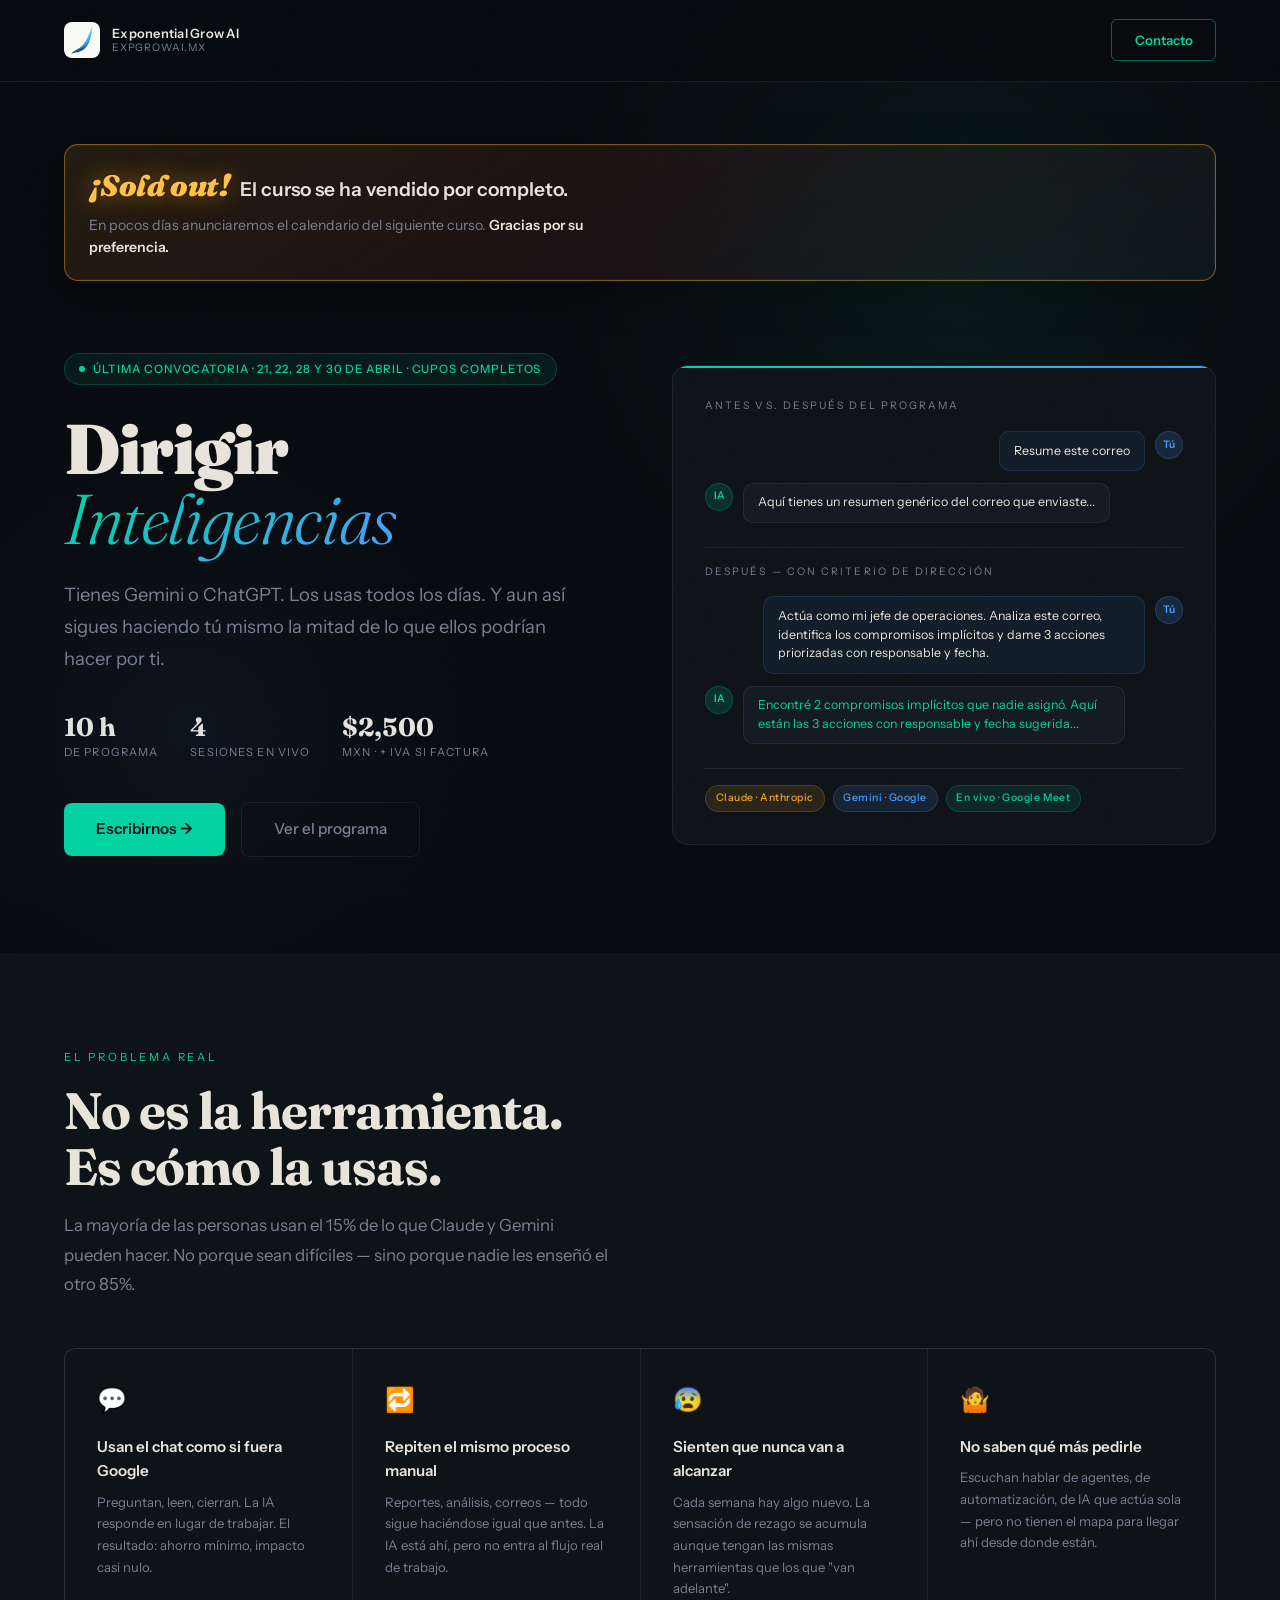
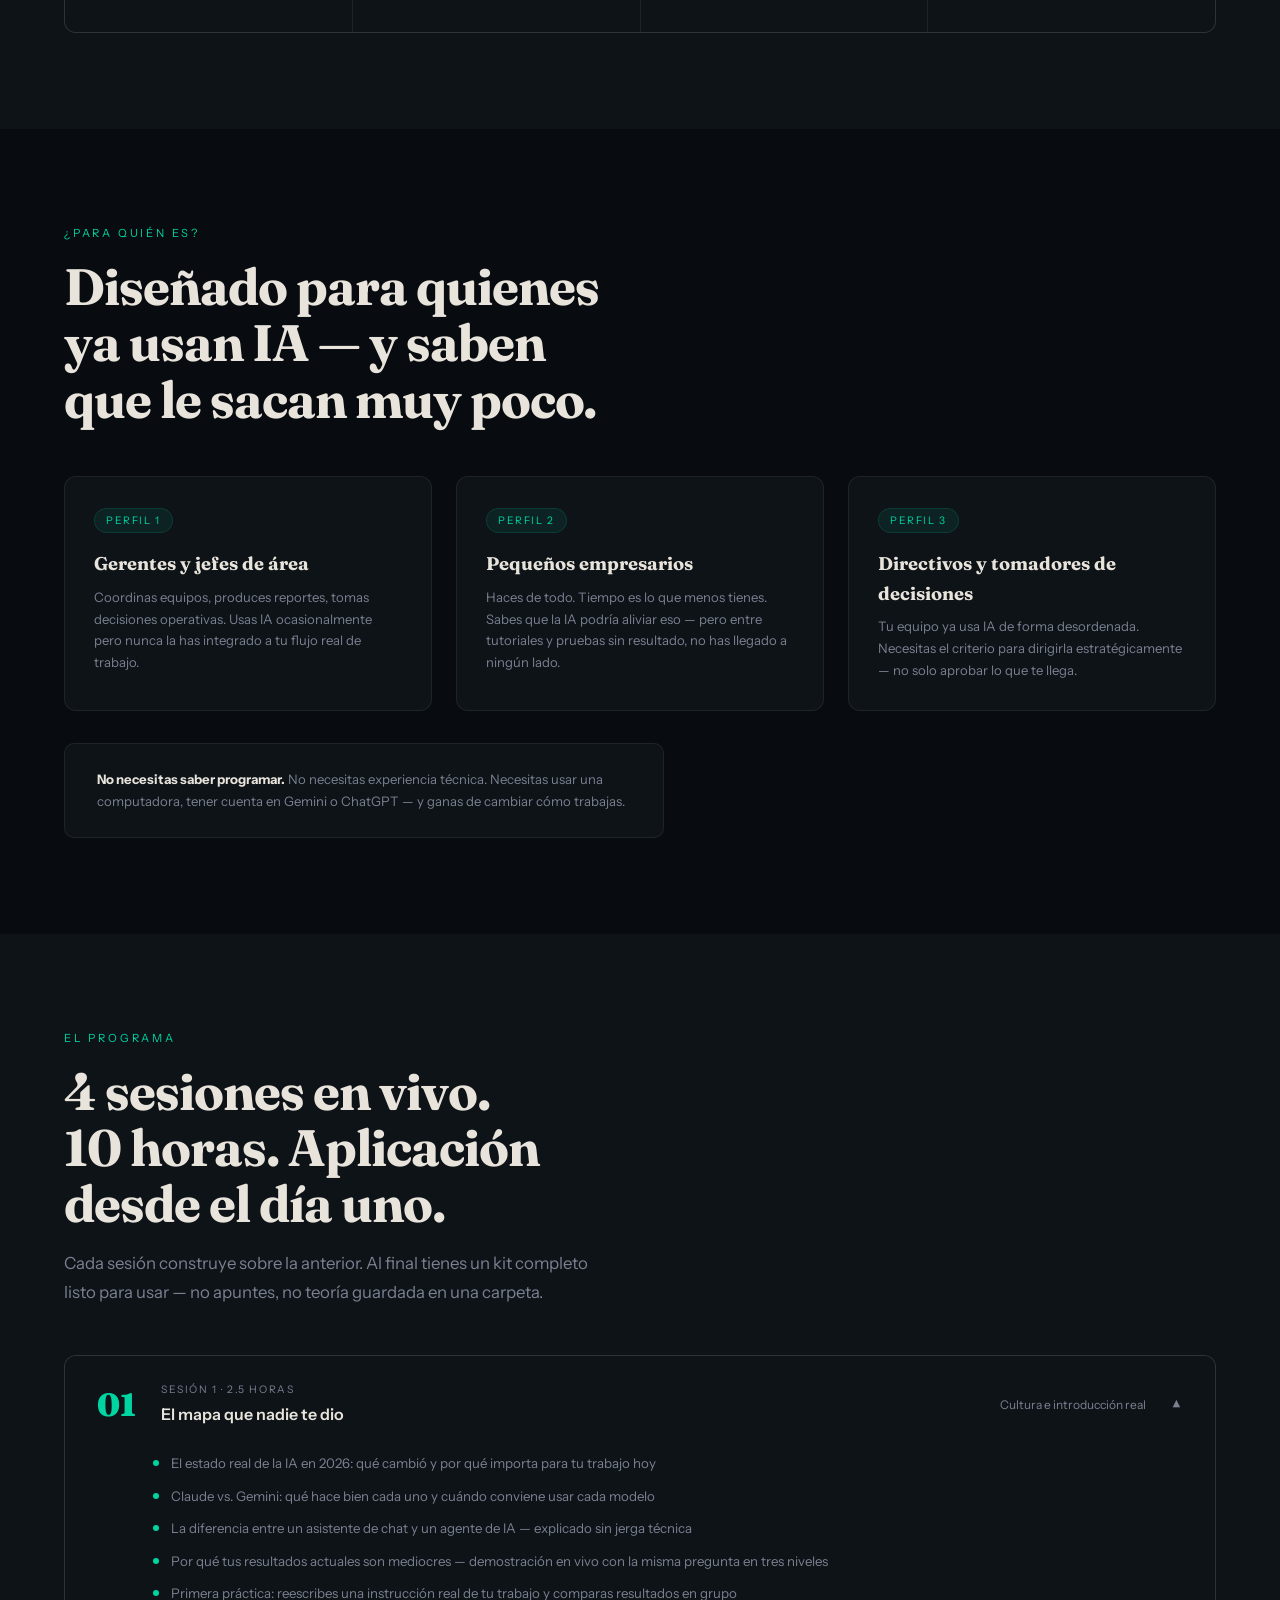
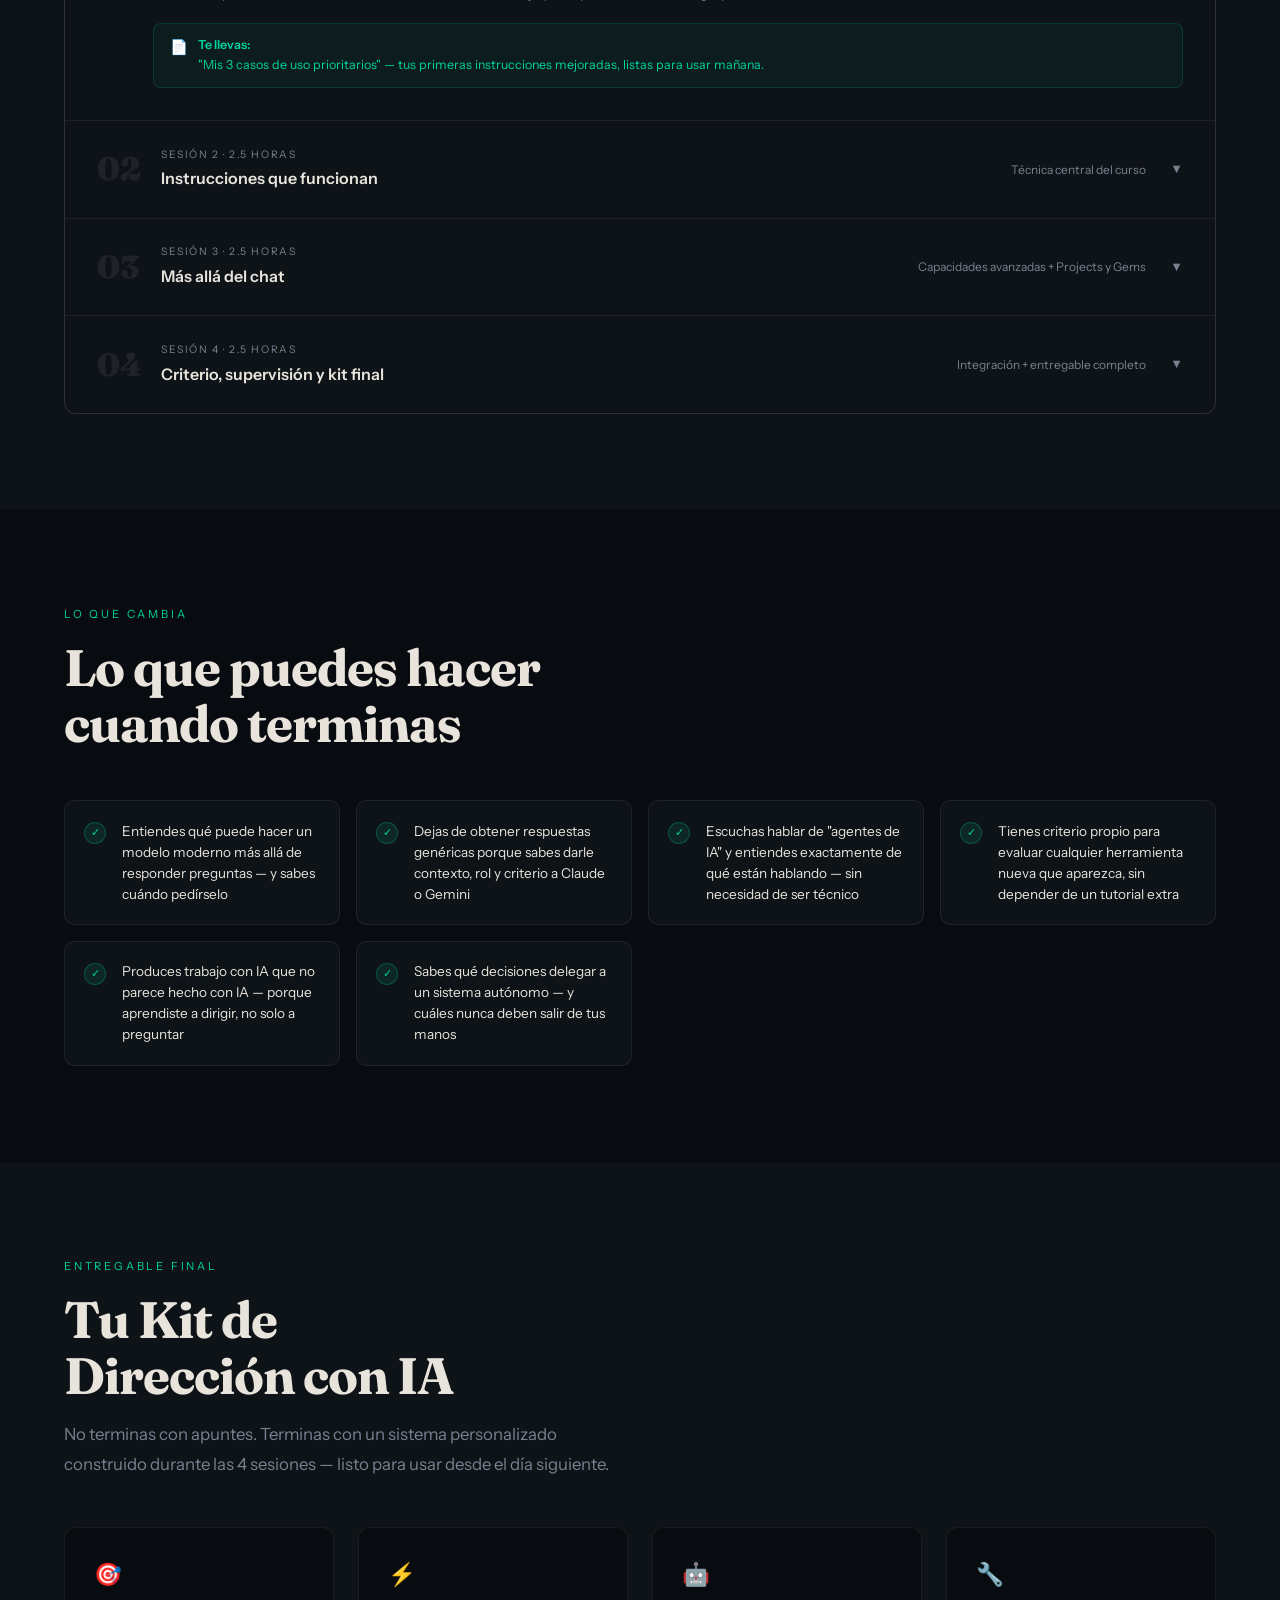
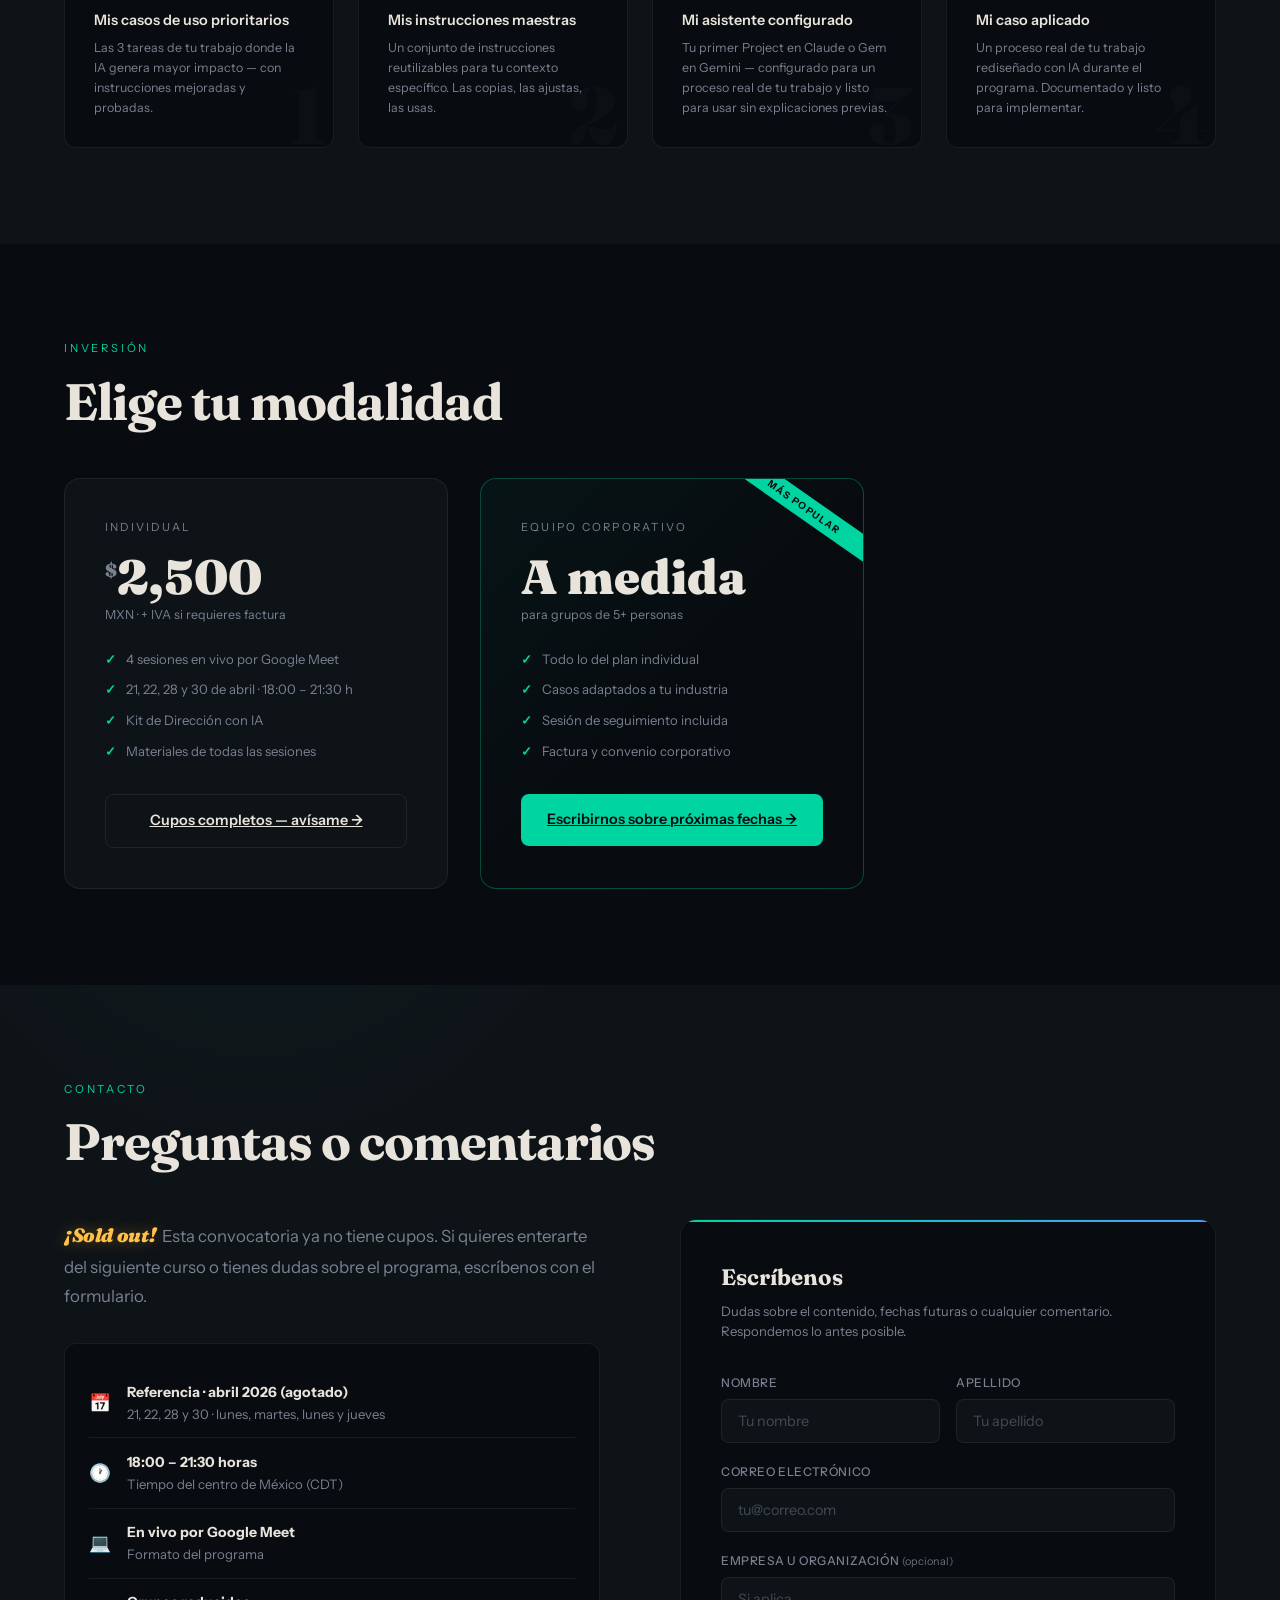
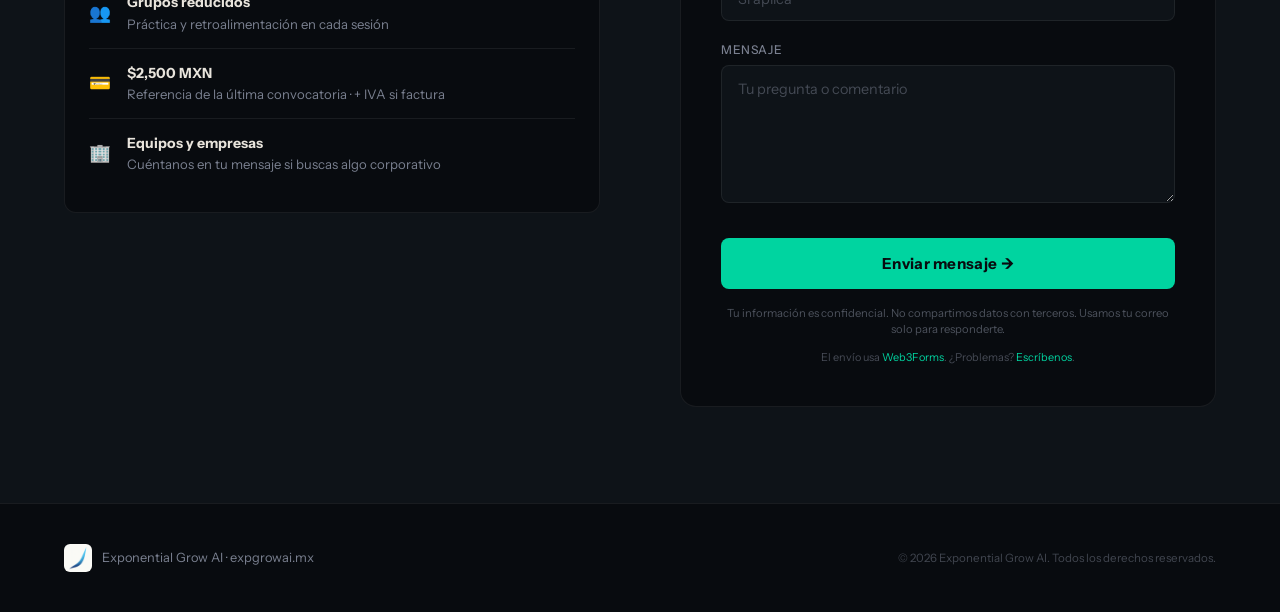
==== commit bf6c6f82: "Landing sold out: aviso destacado, formulario de contacto y estilos El curso agotó cupos. Se añade f" ====
--- a/dirigir-inteligencias-landing.html
+++ b/dirigir-inteligencias-landing.html
@@ -19,7 +19,7 @@
       <span>expgrowai.mx</span>
     </div>
   </div>
-  <a href="#registro" class="nav-cta">Reservar lugar</a>
+  <a href="#registro" class="nav-cta nav-cta-contact">Contacto</a>
 </nav>
 
 <!-- HERO -->
@@ -27,8 +27,12 @@
   <div class="hero-glow"></div>
   <div class="hero-glow2"></div>
   <div class="hero-grid section-inner">
+    <div class="sold-out-ribbon" role="status" aria-live="polite">
+      <p class="sold-out-line1"><span class="sold-out-accent">¡Sold out!</span> El curso se ha vendido por completo.</p>
+      <p class="sold-out-line2">En pocos días anunciaremos el calendario del siguiente curso. <strong>Gracias por su preferencia.</strong></p>
+    </div>
     <div class="hero-left">
-      <div class="hero-eyebrow">21, 22, 28 y 30 de abril · Cupo limitado</div>
+      <div class="hero-eyebrow hero-eyebrow-soldout">Última convocatoria · 21, 22, 28 y 30 de abril · Cupos completos</div>
       <h1 class="hero-title">Dirigir<br><em>Inteligencias</em></h1>
       <p class="hero-subtitle">Tienes Gemini o ChatGPT. Los usas todos los días. Y aun así sigues haciendo tú mismo la mitad de lo que ellos podrían hacer por ti.</p>
       <div class="hero-meta">
@@ -46,7 +50,7 @@
         </div>
       </div>
       <div class="hero-cta-group">
-        <a href="#registro" class="btn-primary">Quiero inscribirme →</a>
+        <a href="#registro" class="btn-primary">Escribirnos →</a>
         <a href="#program" class="btn-ghost">Ver el programa</a>
       </div>
     </div>
@@ -358,7 +362,7 @@
           <li>Kit de Dirección con IA</li>
           <li>Materiales de todas las sesiones</li>
         </ul>
-        <a href="#registro" class="btn-price secondary">Inscribirme →</a>
+        <a href="#registro" class="btn-price secondary">Cupos completos — avísame →</a>
       </div>
       <div class="price-card featured">
         <span class="price-type">Equipo corporativo</span>
@@ -370,26 +374,26 @@
           <li>Sesión de seguimiento incluida</li>
           <li>Factura y convenio corporativo</li>
         </ul>
-        <a href="#registro" class="btn-price primary">Cotizar para mi equipo →</a>
-      </div>
-    </div>
-  </div>
-</section>
-
-<!-- REGISTRO -->
+        <a href="#registro" class="btn-price primary">Escribirnos sobre próximas fechas →</a>
+      </div>
+    </div>
+  </div>
+</section>
+
+<!-- CONTACTO (antes registro; mismo id para enlaces internos) -->
 <section id="registro">
   <div class="section-inner">
-    <span class="section-label fade-up">Registro</span>
-    <h2 class="section-title fade-up">Reserva tu lugar</h2>
+    <span class="section-label fade-up">Contacto</span>
+    <h2 class="section-title fade-up">Preguntas o comentarios</h2>
     <div class="form-wrap fade-up">
       <div class="form-info">
-        <p class="section-sub">El cupo es limitado para garantizar práctica real y retroalimentación personalizada en cada sesión.</p>
+        <p class="section-sub"><span class="sold-out-inline"><span class="sold-out-accent">¡Sold out!</span></span> Esta convocatoria ya no tiene cupos. Si quieres enterarte del siguiente curso o tienes dudas sobre el programa, escríbenos con el formulario.</p>
         <div class="form-highlight">
           <div class="fh-row">
             <span class="fh-icon">📅</span>
             <div class="fh-text">
-              <strong>21, 22, 28 y 30 de abril de 2026</strong>
-              Lunes, martes, lunes y jueves
+              <strong>Referencia · abril 2026 (agotado)</strong>
+              21, 22, 28 y 30 · lunes, martes, lunes y jueves
             </div>
           </div>
           <div class="fh-row">
@@ -403,28 +407,28 @@
             <span class="fh-icon">💻</span>
             <div class="fh-text">
               <strong>En vivo por Google Meet</strong>
-              Solo necesitas computadora y conexión
+              Formato del programa
             </div>
           </div>
           <div class="fh-row">
             <span class="fh-icon">👥</span>
             <div class="fh-text">
-              <strong>Máximo 20 participantes</strong>
-              Para garantizar práctica individual
+              <strong>Grupos reducidos</strong>
+              Práctica y retroalimentación en cada sesión
             </div>
           </div>
           <div class="fh-row">
             <span class="fh-icon">💳</span>
             <div class="fh-text">
               <strong>$2,500 MXN</strong>
-              + IVA si requieres factura
+              Referencia de la última convocatoria · + IVA si factura
             </div>
           </div>
           <div class="fh-row">
             <span class="fh-icon">🏢</span>
             <div class="fh-text">
-              <strong>¿Grupo corporativo?</strong>
-              Selecciónalo en el formulario
+              <strong>Equipos y empresas</strong>
+              Cuéntanos en tu mensaje si buscas algo corporativo
             </div>
           </div>
         </div>
@@ -432,9 +436,9 @@
 
       <div class="reg-form">
         <div id="form-container">
-          <h3 class="form-title">Quiero inscribirme</h3>
-          <p class="form-subtitle">Te contactamos en menos de 24 horas para confirmar tu lugar y enviarte los detalles de pago.</p>
-          <form id="reg-form" action="#" method="post" novalidate>
+          <h3 class="form-title">Escríbenos</h3>
+          <p class="form-subtitle">Dudas sobre el contenido, fechas futuras o cualquier comentario. Respondemos lo antes posible.</p>
+          <form id="contact-form" action="#" method="post" novalidate>
             <p class="form-error" id="form-error" role="alert" hidden></p>
             <div class="form-row">
               <div class="form-group">
@@ -443,7 +447,7 @@
               </div>
               <div class="form-group">
                 <label for="apellido">Apellido</label>
-                <input type="text" id="apellido" name="apellido" placeholder="Tu apellido" required autocomplete="family-name">
+                <input type="text" id="apellido" name="apellido" placeholder="Tu apellido" autocomplete="family-name">
               </div>
             </div>
             <div class="form-group">
@@ -451,42 +455,22 @@
               <input type="email" id="email" name="email" placeholder="tu@correo.com" required autocomplete="email">
             </div>
             <div class="form-group">
-              <label for="empresa">Empresa u organización</label>
-              <input type="text" id="empresa" name="empresa" placeholder="Nombre de tu empresa" autocomplete="organization">
+              <label for="empresa">Empresa u organización <span class="label-optional">(opcional)</span></label>
+              <input type="text" id="empresa" name="empresa" placeholder="Si aplica" autocomplete="organization">
             </div>
             <div class="form-group">
-              <label for="cargo">Cargo o rol</label>
-              <input type="text" id="cargo" name="cargo" placeholder="Ej. Gerente de operaciones" autocomplete="organization-title">
-            </div>
-            <div class="form-group">
-              <label for="modalidad">Modalidad de interés</label>
-              <select id="modalidad" name="modalidad" required>
-                <option value="" disabled selected>Selecciona una opción</option>
-                <option value="individual">Individual — uso personal</option>
-                <option value="corporativo-5">Corporativo — 5 a 10 personas</option>
-                <option value="corporativo-mas">Corporativo — más de 10 personas</option>
-              </select>
-            </div>
-            <div class="form-group">
-              <label for="herramienta">¿Qué herramienta usas actualmente?</label>
-              <select id="herramienta" name="herramienta">
-                <option value="" disabled selected>Selecciona una opción</option>
-                <option value="chatgpt">ChatGPT</option>
-                <option value="gemini">Gemini</option>
-                <option value="claude">Claude</option>
-                <option value="varias">Varias</option>
-                <option value="ninguna">Todavía no uso ninguna</option>
-              </select>
-            </div>
-            <button type="submit" class="form-submit">Reservar mi lugar →</button>
-            <p class="form-privacy">Tu información es confidencial. No compartimos datos con terceros. Te contactaremos solo para confirmar tu inscripción.</p>
-            <p class="form-fallback">El envío usa <a href="https://web3forms.com" rel="noopener noreferrer" target="_blank">Web3Forms</a>. ¿Problemas? <a href="mailto:randradedev@gmail.com?subject=Inscripcion%20Dirigir%20Inteligencias">Escríbenos</a>.</p>
+              <label for="mensaje">Mensaje</label>
+              <textarea id="mensaje" name="mensaje" rows="5" placeholder="Tu pregunta o comentario" required></textarea>
+            </div>
+            <button type="submit" class="form-submit">Enviar mensaje →</button>
+            <p class="form-privacy">Tu información es confidencial. No compartimos datos con terceros. Usamos tu correo solo para responderte.</p>
+            <p class="form-fallback">El envío usa <a href="https://web3forms.com" rel="noopener noreferrer" target="_blank">Web3Forms</a>. ¿Problemas? <a href="mailto:randradedev@gmail.com?subject=Contacto%20Dirigir%20Inteligencias">Escríbenos</a>.</p>
           </form>
         </div>
         <div class="form-success" id="form-success">
           <span class="success-icon">✅</span>
-          <h3>¡Listo, recibimos tu registro!</h3>
-          <p>Te escribiremos a tu correo en menos de 24 horas con los detalles de pago y acceso al programa.</p>
+          <h3>¡Gracias por escribirnos!</h3>
+          <p>Recibimos tu mensaje y te responderemos pronto a tu correo.</p>
           <p style="margin-top:0.8rem;">Revisa también tu carpeta de spam por si acaso.</p>
         </div>
       </div>
--- a/styles.css
+++ b/styles.css
@@ -91,6 +91,15 @@
   transition: opacity 0.2s;
 }
 .nav-cta:hover { opacity: 0.85; }
+.nav-cta-contact {
+  background: transparent;
+  color: var(--accent);
+  border: 1px solid rgba(0, 212, 160, 0.45);
+}
+.nav-cta-contact:hover {
+  opacity: 1;
+  background: rgba(0, 212, 160, 0.1);
+}
 
 /* ── HERO ── */
 #hero {
@@ -129,6 +138,66 @@
   margin: 0 auto;
   width: 100%;
 }
+
+/* Sold out — franja superior del hero */
+.sold-out-ribbon {
+  grid-column: 1 / -1;
+  margin: -1rem 0 0.5rem;
+  padding: 1.25rem 1.5rem 1.35rem;
+  background: linear-gradient(145deg, rgba(245, 166, 35, 0.12) 0%, rgba(255, 77, 77, 0.08) 50%, rgba(14, 19, 24, 0.95) 100%);
+  border: 1px solid rgba(245, 166, 35, 0.45);
+  border-radius: 14px;
+  box-shadow:
+    0 0 0 1px rgba(255, 255, 255, 0.04) inset,
+    0 12px 40px rgba(0, 0, 0, 0.35);
+}
+.sold-out-line1 {
+  font-family: 'Instrument Sans', sans-serif;
+  font-size: clamp(1rem, 2.2vw, 1.2rem);
+  font-weight: 600;
+  color: var(--text);
+  line-height: 1.45;
+  margin-bottom: 0.45rem;
+}
+.sold-out-accent {
+  font-family: 'Fraunces', serif;
+  font-size: clamp(1.35rem, 3.5vw, 1.85rem);
+  font-weight: 900;
+  font-style: italic;
+  letter-spacing: -0.02em;
+  color: #ffc14a;
+  text-shadow:
+    0 0 24px rgba(245, 166, 35, 0.55),
+    0 0 2px rgba(0, 0, 0, 0.8);
+  margin-right: 0.35rem;
+  white-space: nowrap;
+}
+.sold-out-line2 {
+  font-size: 0.88rem;
+  color: var(--muted);
+  line-height: 1.55;
+  max-width: 62ch;
+}
+.sold-out-line2 strong {
+  color: var(--text);
+  font-weight: 600;
+}
+.sold-out-inline .sold-out-accent {
+  font-size: 1.15em;
+  margin-right: 0.15rem;
+  text-shadow: 0 0 16px rgba(245, 166, 35, 0.4);
+}
+
+.hero-eyebrow-soldout {
+  background: rgba(245, 166, 35, 0.08);
+  border-color: rgba(245, 166, 35, 0.28);
+  color: rgba(232, 228, 220, 0.92);
+}
+.hero-eyebrow-soldout::before {
+  background: var(--accent2);
+  animation: none;
+}
+
 .hero-eyebrow {
   display: inline-flex;
   align-items: center;
@@ -838,8 +907,16 @@
   margin-bottom: 0.4rem;
   text-transform: uppercase;
 }
+.form-group .label-optional {
+  text-transform: none;
+  letter-spacing: 0;
+  font-weight: 400;
+  font-size: 0.68rem;
+  opacity: 0.85;
+}
 .form-group input,
-.form-group select {
+.form-group select,
+.form-group textarea {
   width: 100%;
   background: var(--surface);
   border: 1px solid var(--border);
@@ -852,11 +929,18 @@
   transition: border-color 0.2s;
   -webkit-appearance: none;
 }
+.form-group textarea {
+  min-height: 7rem;
+  resize: vertical;
+  line-height: 1.55;
+}
 .form-group input:focus,
-.form-group select:focus {
+.form-group select:focus,
+.form-group textarea:focus {
   border-color: rgba(0,212,160,0.4);
 }
-.form-group input::placeholder { color: rgba(122,128,144,0.5); }
+.form-group input::placeholder,
+.form-group textarea::placeholder { color: rgba(122,128,144,0.5); }
 .form-group select option { background: var(--surface2); }
 .form-row {
   display: grid;
@@ -977,6 +1061,8 @@
 /* ── RESPONSIVE ── */
 @media (max-width: 768px) {
   .hero-grid { grid-template-columns: 1fr; gap: 3rem; }
+  .sold-out-ribbon { margin-top: 0; padding: 1rem 1.1rem 1.15rem; }
+  .sold-out-accent { white-space: normal; display: inline; }
   .hero-card { display: none; }
   .pricing-wrap { grid-template-columns: 1fr; }
   .form-wrap { grid-template-columns: 1fr; gap: 2.5rem; }
